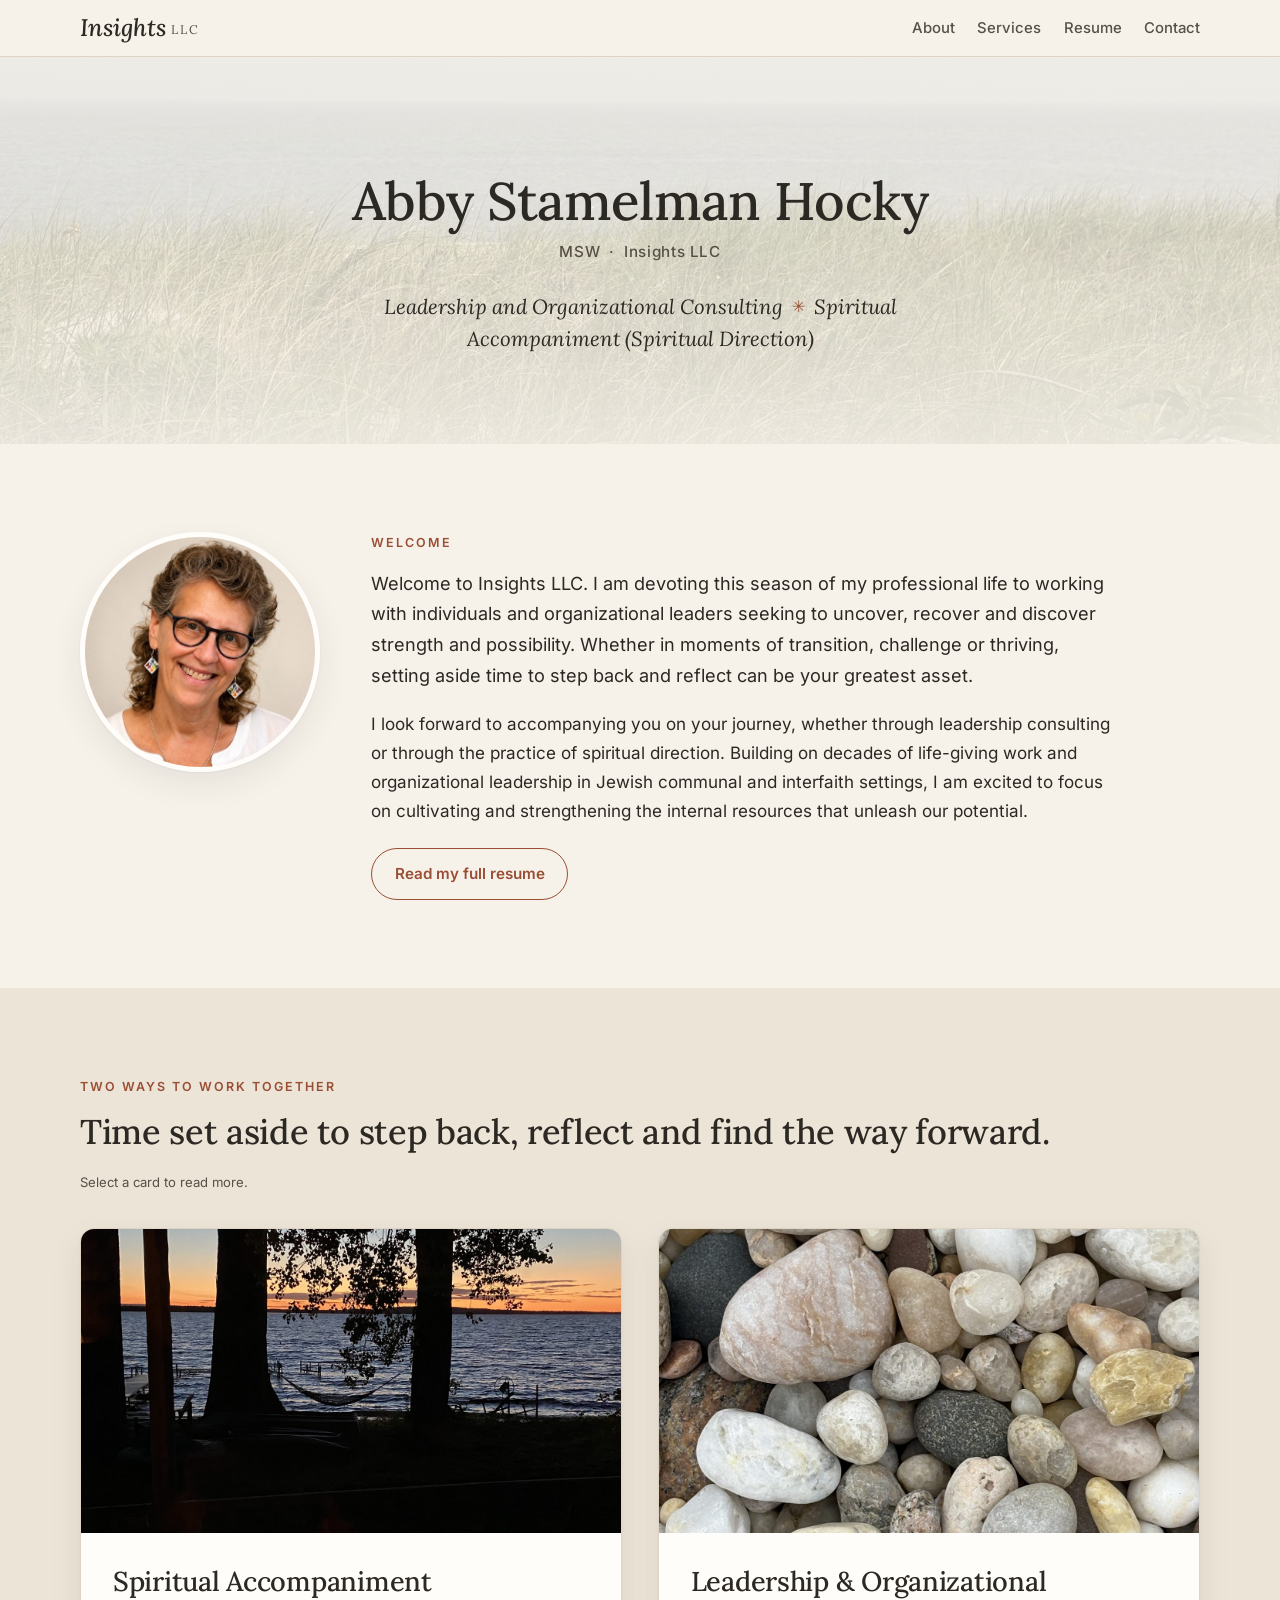
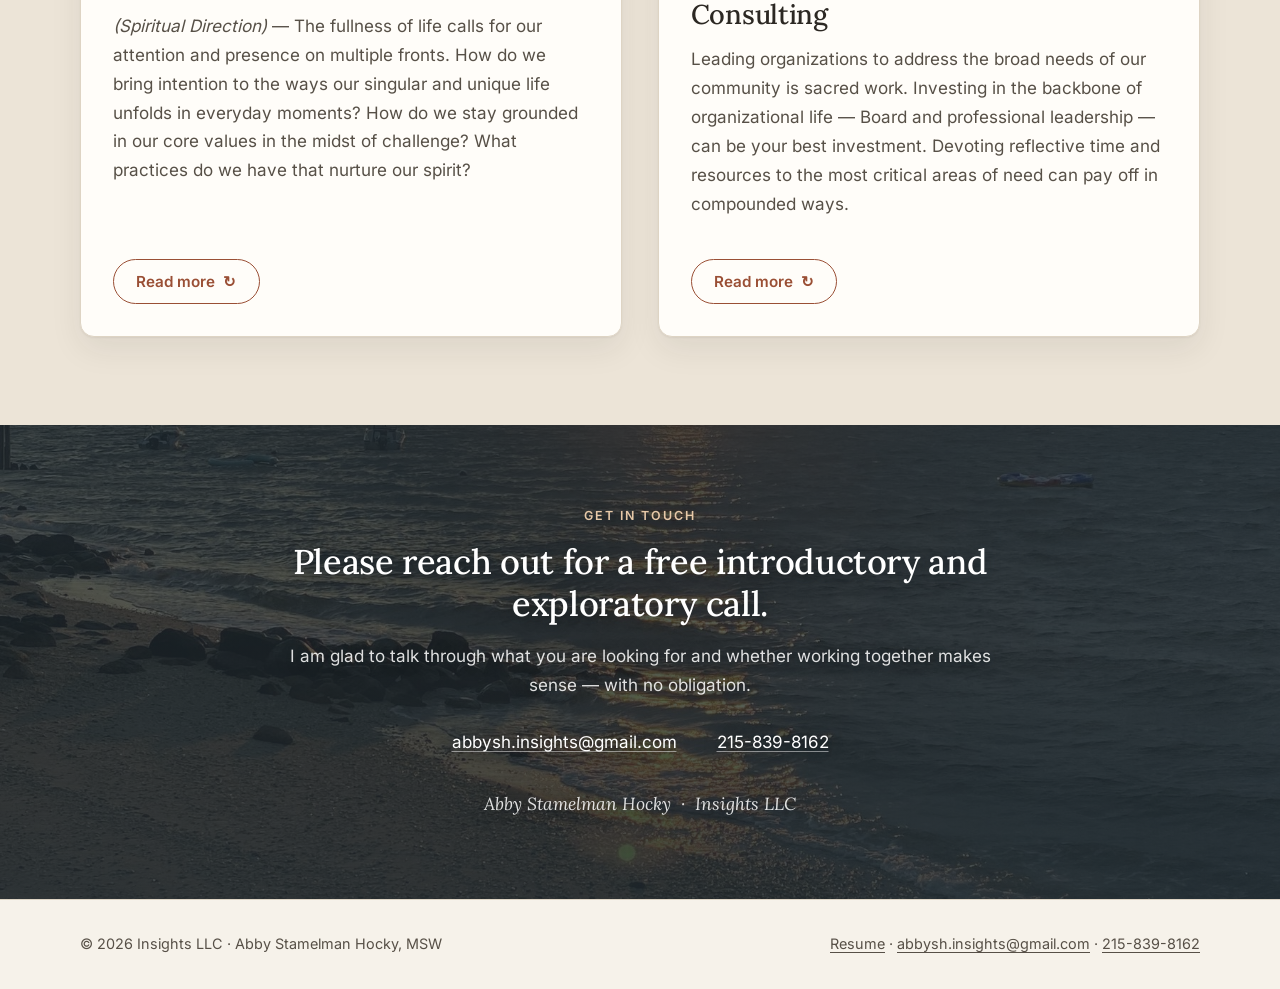
==== index.html @ 0bf019b6 "Insights LLC website: single-page site, resume page and deployment notes" ====
<!DOCTYPE html>
<html lang="en" class="no-js">
<head>
<meta charset="utf-8">
<meta name="viewport" content="width=device-width, initial-scale=1">
<title>Insights LLC — Abby Stamelman Hocky, MSW</title>
<meta name="description" content="Insights LLC — Abby Stamelman Hocky, MSW. Leadership and organizational consulting, and spiritual accompaniment (spiritual direction) for individuals, groups and organizational leaders.">
<meta name="theme-color" content="#f6f2ea">

<!-- Social sharing preview -->
<meta property="og:type" content="website">
<meta property="og:title" content="Insights LLC — Abby Stamelman Hocky, MSW">
<meta property="og:description" content="Leadership and organizational consulting, and spiritual accompaniment (spiritual direction).">
<meta property="og:image" content="images/ocean.jpg">

<link rel="icon" href="favicon.svg" type="image/svg+xml">
<link rel="preload" href="fonts/inter-latin-400-normal.woff2" as="font" type="font/woff2" crossorigin>
<link rel="preload" href="fonts/lora-latin-500-normal.woff2" as="font" type="font/woff2" crossorigin>
<link rel="stylesheet" href="css/fonts.css">
<link rel="stylesheet" href="css/styles.css">
<script>document.documentElement.className = document.documentElement.className.replace('no-js', 'js');</script>
</head>

<body>
<a class="skip-link" href="#main">Skip to content</a>

<!-- ===================== HEADER ===================== -->
<header class="site-header">
  <div class="wrap">
    <a class="wordmark" href="index.html"><em>Insights</em><span>LLC</span></a>
    <nav class="site-nav" aria-label="Main">
      <ul>
        <li><a href="#about">About</a></li>
        <li><a href="#services">Services</a></li>
        <li><a href="resume.html">Resume</a></li>
        <li><a href="#contact">Contact</a></li>
      </ul>
    </nav>
  </div>
</header>

<main id="main">

  <!-- ===================== HERO ===================== -->
  <section class="hero">
    <div class="hero__media">
      <img src="images/ocean.jpg" alt="" width="1800" height="1350">
    </div>
    <div class="wrap hero__inner">
      <h1>Abby Stamelman Hocky</h1>
      <p class="hero__credential">MSW &nbsp;·&nbsp; Insights LLC</p>
      <p class="hero__services">
        <span class="nowrap">Leadership and Organizational Consulting</span><span class="dot" aria-hidden="true">✳</span>Spiritual Accompaniment <span class="nowrap">(Spiritual Direction)</span>
      </p>
    </div>
  </section>

  <!-- ===================== WELCOME ===================== -->
  <section class="section" id="about">
    <div class="wrap welcome__grid">
      <div class="portrait">
        <img src="images/headshot.jpg" alt="Portrait of Abby Stamelman Hocky" width="640" height="480">
      </div>
      <div class="welcome__text">
        <p class="eyebrow">Welcome</p>
        <p class="lead">
          Welcome to Insights LLC. I am devoting this season of my professional life to working with
          individuals and organizational leaders seeking to uncover, recover and discover strength and
          possibility. Whether in moments of transition, challenge or thriving, setting aside time to
          step back and reflect can be your greatest asset.
        </p>
        <p>
          I look forward to accompanying you on your journey, whether through leadership consulting or
          through the practice of spiritual direction. Building on decades of life-giving work and
          organizational leadership in Jewish communal and interfaith settings, I am excited to focus on
          cultivating and strengthening the internal resources that unleash our potential.
        </p>
        <p class="resume-link">
          <a class="btn btn--ghost" href="resume.html">Read my full resume</a>
        </p>
      </div>
    </div>
  </section>

  <!-- ===================== SERVICES (FLIP CARDS) ===================== -->
  <section class="section section--band" id="services">
    <div class="wrap">
      <p class="eyebrow">Two ways to work together</p>
      <h2 class="narrow">Time set aside to step back, reflect and find the way forward.</h2>
      <p class="narrow flip-hint" style="margin-bottom:2.2rem">Select a card to read more.</p>

      <div class="cards">

        <!-- ---------- Card 1: Spiritual Accompaniment ---------- -->
        <article class="card" data-card>
          <div class="card__inner">

            <div class="card__face card__face--front">
              <div class="card__photo">
                <img src="images/lake.jpg" alt="A hammock strung between trees above a lake at dusk" width="1400" height="1050" loading="lazy">
              </div>
              <div class="card__body">
                <h2>Spiritual Accompaniment</h2>
                <p class="card__blurb">
                  <em>(Spiritual Direction)</em> — The fullness of life calls for our attention and presence
                  on multiple fronts. How do we bring intention to the ways our singular and unique life
                  unfolds in everyday moments? How do we stay grounded in our core values in the midst of
                  challenge? What practices do we have that nurture our spirit?
                </p>
                <div class="card__actions">
                  <button class="btn btn--ghost" type="button" data-flip aria-expanded="false">
                    Read more <span aria-hidden="true">↻</span>
                  </button>
                </div>
              </div>
            </div>

            <div class="card__face card__face--back">
              <div class="card__back-scroll">
                <h2>Spiritual Accompaniment</h2>
                <p>
                  Whatever your spiritual or religious expression, your journey has likely taken twists and
                  turns, rich with questions, doubts, and experiences of awe, wonder and mystery. Inviting a
                  practice of Spiritual Accompaniment offers the opportunity for soulful exploration that can
                  awaken new awareness of the resources available in the spiritual dimension of your life.
                </p>
                <p>
                  Spiritual Directors meet about once a month with individuals and/or groups for reflection
                  and conversation that is both sacred and confidential. Sessions can be in person or on a
                  virtual platform.
                </p>

                <h3>It is my privilege to work with people who are&hellip;</h3>
                <ul class="card__list">
                  <li><strong>In interfaith relationships,</strong> who find it valuable to explore what practices or traditions are important to hold onto and what is challenging to let go of;</li>
                  <li><strong>Elders,</strong> with many life stories and relationships to reflect upon, treasure, reconcile and/or heal;</li>
                  <li><strong>In moments of transition or struggle,</strong> seeking to anchor themselves and explore paths to inner strength and resilience;</li>
                  <li><strong>Interested in spiritual accompaniment</strong> for any reason; or</li>
                  <li><strong>Interested in participating in a small group</strong> for spiritual reflection. The monthly or semi-monthly schedule and location will be formed around interested participants.</li>
                </ul>

                <p class="card__note">
                  Fees for hour-long <em>individual sessions</em> or ninety-minute <em>group sessions</em> are
                  offered on a sliding scale. Please reach out for a free introductory and exploratory call.
                </p>

                <p class="card__footnote">
                  I am humbled to be part of this field, one that has roots in ancient and contemporary
                  religious traditions.
                  <a href="https://www.jewishspirituality.org/kol-dodi-spiritual-director-listings" target="_blank" rel="noopener">Read more about the practice of spiritual direction and the IJS training program</a>.
                </p>

                <div class="card__actions">
                  <button class="btn btn--ghost" type="button" data-flip>
                    <span aria-hidden="true">↺</span> Back
                  </button>
                </div>
              </div>
            </div>

          </div>
        </article>

        <!-- ---------- Card 2: Leadership and Organizational Consulting ---------- -->
        <article class="card" data-card>
          <div class="card__inner">

            <div class="card__face card__face--front">
              <div class="card__photo">
                <img src="images/rocks.jpg" alt="Smooth beach stones of many colours resting together" width="1400" height="1867" loading="lazy">
              </div>
              <div class="card__body">
                <h2>Leadership &amp; Organizational Consulting</h2>
                <p class="card__blurb">
                  Leading organizations to address the broad needs of our community is sacred work. Investing
                  in the backbone of organizational life — Board and professional leadership — can be your
                  best investment. Devoting reflective time and resources to the most critical areas of need
                  can pay off in compounded ways.
                </p>
                <div class="card__actions">
                  <button class="btn btn--ghost" type="button" data-flip aria-expanded="false">
                    Read more <span aria-hidden="true">↻</span>
                  </button>
                </div>
              </div>
            </div>

            <div class="card__face card__face--back">
              <div class="card__back-scroll">
                <h2>Leadership &amp; Organizational Consulting</h2>

                <h3>I would love to partner with you to explore strategies for&hellip;</h3>
                <ul class="card__list">
                  <li><strong>Board and leadership development.</strong> Recruiting and fostering strong Board leadership is critical to organizational excellence and integrity. What skills and perspectives are needed to be in tune with your constituents and advance your organization's unique work? What are the characteristics of exceptional Board members who can maintain values-based decision making and mission alignment? Open and honest Board relationships and communication are critical components of organizational management and may need special attention.</li>
                  <li><strong>Building a first-rate professional team.</strong> Personnel is the greatest asset of an organization. Recruiting the right people and investing in your team will assure that you carry out your mission with integrity and vitality. At times consultation on sticky personnel issues is needed.</li>
                  <li><strong>Organizational partnership and collaboration.</strong> Cultivating strong partnerships with shared understanding and a clear division of responsibility can be challenging. Collaborative models can enhance collective impact and make good use of resources, and can require special leadership skills.</li>
                  <li><strong>Expanded revenue streams and expense reduction through resource-sharing.</strong> There is great benefit to assessing your resource development capacity and strategies with a goal of generating mission-aligned ideas for multiple revenue streams. Discovering creative ways to share overhead expenses, especially in hybrid work environments, can free up resources needed to advance your core mission.</li>
                  <li><strong>Engaging community members in vibrant religious and spiritual life.</strong> There could not be a better time for spiritual communities to experiment with new ways to meet the increased desire for community, connection and belonging.</li>
                </ul>

                <p class="card__note">
                  An hourly or project-based fee will be determined once the scope of the consultation is
                  defined. Please reach out for a free introductory and exploratory call.
                </p>

                <div class="card__actions">
                  <button class="btn btn--ghost" type="button" data-flip>
                    <span aria-hidden="true">↺</span> Back
                  </button>
                </div>
              </div>
            </div>

          </div>
        </article>

      </div>
    </div>
  </section>

  <!-- ===================== CONTACT ===================== -->
  <section class="contact" id="contact">
    <div class="contact__media">
      <img src="images/sunset.jpg" alt="" width="1800" height="2400" loading="lazy">
    </div>
    <div class="wrap contact__inner">
      <div class="narrow">
        <p class="eyebrow" style="color:#e7c9a8">Get in touch</p>
        <h2>Please reach out for a free introductory and exploratory call.</h2>
        <p>
          I am glad to talk through what you are looking for and whether working together makes sense —
          with no obligation.
        </p>
        <ul class="contact__details">
          <li><a href="mailto:abbysh.insights@gmail.com">abbysh.insights@gmail.com</a></li>
          <li><a href="tel:+12158398162">215-839-8162</a></li>
        </ul>
        <p class="contact__signoff">Abby Stamelman Hocky &nbsp;·&nbsp; Insights LLC</p>
      </div>
    </div>
  </section>

</main>

<!-- ===================== FOOTER ===================== -->
<footer class="site-footer">
  <div class="wrap">
    <p style="margin:0">&copy; <span id="year">2026</span> Insights LLC · Abby Stamelman Hocky, MSW</p>
    <p style="margin:0"><a href="resume.html">Resume</a> · <a href="mailto:abbysh.insights@gmail.com">abbysh.insights@gmail.com</a> · <a href="tel:+12158398162">215-839-8162</a></p>
  </div>
</footer>

<script src="js/main.js"></script>
</body>
</html>
---- css/fonts.css ----
/* ==========================================================================
   Web fonts, stored with the site so there is nothing to load from elsewhere.
   Lora (serif) for headings, Inter (sans) for body text.
   Both are open-source SIL Open Font License typefaces.
   ========================================================================== */

@font-face {
  font-family: "Inter"; font-style: normal; font-weight: 400; font-display: swap;
  src: url("../fonts/inter-latin-400-normal.woff2") format("woff2");
}
@font-face {
  font-family: "Inter"; font-style: normal; font-weight: 500; font-display: swap;
  src: url("../fonts/inter-latin-500-normal.woff2") format("woff2");
}
@font-face {
  font-family: "Inter"; font-style: normal; font-weight: 600; font-display: swap;
  src: url("../fonts/inter-latin-600-normal.woff2") format("woff2");
}
@font-face {
  font-family: "Inter"; font-style: normal; font-weight: 700; font-display: swap;
  src: url("../fonts/inter-latin-700-normal.woff2") format("woff2");
}

@font-face {
  font-family: "Lora"; font-style: normal; font-weight: 400; font-display: swap;
  src: url("../fonts/lora-latin-400-normal.woff2") format("woff2");
}
@font-face {
  font-family: "Lora"; font-style: normal; font-weight: 500; font-display: swap;
  src: url("../fonts/lora-latin-500-normal.woff2") format("woff2");
}
@font-face {
  font-family: "Lora"; font-style: italic; font-weight: 400; font-display: swap;
  src: url("../fonts/lora-latin-400-italic.woff2") format("woff2");
}
@font-face {
  font-family: "Lora"; font-style: italic; font-weight: 500; font-display: swap;
  src: url("../fonts/lora-latin-500-italic.woff2") format("woff2");
}
---- css/styles.css ----
/* ==========================================================================
   Insights LLC — stylesheet
   Palette: warm stone & sand
   Sections are labelled so they are easy to find when editing.
   ========================================================================== */

/* --- 1. Design tokens (change a colour here and it changes everywhere) --- */
:root {
  --sand:      #f6f2ea;   /* page background            */
  --sand-deep: #ece4d7;   /* alternating section band   */
  --paper:     #fffdf9;   /* cards and panels           */
  --ink:       #2c2823;   /* body text                  */
  --ink-soft:  #575047;   /* secondary text             */
  --clay:      #9a4f35;   /* accent: links, rules       */
  --clay-deep: #7d3f2a;   /* accent on hover            */
  --slate:     #33454f;   /* deep band background       */
  --line:      #ded4c4;   /* hairlines                  */

  --serif: "Lora", Georgia, "Times New Roman", serif;
  --sans:  "Inter", -apple-system, BlinkMacSystemFont, "Segoe UI", Roboto, Helvetica, Arial, sans-serif;

  --measure: 68ch;        /* comfortable reading width  */
  --radius: 14px;
  --shadow: 0 1px 2px rgba(44, 40, 35, .06), 0 12px 32px rgba(44, 40, 35, .08);
  --shadow-lift: 0 2px 6px rgba(44, 40, 35, .08), 0 22px 48px rgba(44, 40, 35, .14);
}

/* --- 2. Base ------------------------------------------------------------- */
*, *::before, *::after { box-sizing: border-box; }

html { scroll-behavior: smooth; }
@media (prefers-reduced-motion: reduce) { html { scroll-behavior: auto; } }

body {
  margin: 0;
  background: var(--sand);
  color: var(--ink);
  font-family: var(--sans);
  font-size: 1.0625rem;
  line-height: 1.7;
  -webkit-font-smoothing: antialiased;
  text-rendering: optimizeLegibility;
}

img { max-width: 100%; display: block; }

a {
  color: var(--clay);
  text-underline-offset: .18em;
  text-decoration-thickness: .06em;
}
a:hover { color: var(--clay-deep); }

h1, h2, h3, h4 {
  font-family: var(--serif);
  font-weight: 500;
  line-height: 1.22;
  letter-spacing: -0.01em;
  color: var(--ink);
  margin: 0 0 .5em;
}
h1 { font-size: clamp(2.1rem, 5.2vw, 3.3rem); }
h2 { font-size: clamp(1.6rem, 3.4vw, 2.15rem); }
h3 { font-size: clamp(1.15rem, 2.2vw, 1.35rem); }
p  { margin: 0 0 1.1em; }
p:last-child { margin-bottom: 0; }

:focus-visible {
  outline: 3px solid var(--clay);
  outline-offset: 3px;
  border-radius: 4px;
}

.wrap { width: min(1120px, 100% - 2.5rem); margin-inline: auto; }
.narrow { max-width: var(--measure); }

.skip-link {
  position: absolute; left: -9999px; top: 0;
  background: var(--slate); color: #fff; padding: .7rem 1.1rem; z-index: 100;
  border-radius: 0 0 var(--radius) 0;
}
.skip-link:focus { left: 0; }

.eyebrow {
  font-family: var(--sans);
  font-size: .78rem;
  font-weight: 600;
  letter-spacing: .16em;
  text-transform: uppercase;
  color: var(--clay);
  margin: 0 0 .9rem;
}

/* --- 3. Wordmark & site header ------------------------------------------ */
.wordmark {
  font-family: var(--serif);
  font-size: 1.5rem;
  line-height: 1;
  color: var(--ink);
  text-decoration: none;
  white-space: nowrap;
}
.wordmark em { font-style: italic; font-weight: 500; }
.wordmark span {
  font-style: normal;
  font-size: .52em;
  letter-spacing: .16em;
  text-transform: uppercase;
  color: var(--ink-soft);
  margin-left: .38em;
  vertical-align: .18em;
}

.site-header {
  position: sticky; top: 0; z-index: 50;
  background: rgba(246, 242, 234, .92);
  backdrop-filter: blur(10px);
  border-bottom: 1px solid var(--line);
}
.site-header .wrap {
  display: flex; align-items: center; justify-content: space-between;
  gap: 1rem; padding: .85rem 0;
  flex-wrap: wrap;
}
.site-nav ul {
  display: flex; flex-wrap: wrap; gap: .35rem 1.4rem;
  list-style: none; margin: 0; padding: 0;
}
.site-nav a {
  font-size: .93rem; font-weight: 500; color: var(--ink-soft);
  text-decoration: none; padding: .2rem 0;
  border-bottom: 1.5px solid transparent;
}
.site-nav a:hover, .site-nav a[aria-current="page"] {
  color: var(--clay); border-bottom-color: var(--clay);
}

/* --- 4. Hero ------------------------------------------------------------- */
.hero { position: relative; background: var(--sand-deep); }
.hero__media { position: absolute; inset: 0; overflow: hidden; }
.hero__media img { width: 100%; height: 100%; object-fit: cover; object-position: center 62%; }
.hero__media::after {
  content: ""; position: absolute; inset: 0;
  background: linear-gradient(180deg, rgba(246,242,234,.86) 0%, rgba(246,242,234,.72) 45%, rgba(246,242,234,.92) 100%);
}
.hero__inner {
  position: relative;
  padding: clamp(3.5rem, 9vw, 7rem) 0 clamp(3rem, 7vw, 5.5rem);
  text-align: center;
}
.hero h1 { margin-bottom: .35rem; }
.hero h1 em { font-style: italic; }
.hero__credential {
  font-family: var(--sans); font-size: .95rem; font-weight: 500;
  letter-spacing: .04em; color: var(--ink-soft); margin: 0 0 1.6rem;
}
.hero__services {
  font-family: var(--serif); font-size: clamp(1.02rem, 2.1vw, 1.28rem);
  font-style: italic; color: var(--ink);
  margin: 0 auto; max-width: 46ch; line-height: 1.6;
}
.hero__services .dot {
  color: var(--clay); font-style: normal;
  margin: 0 .55em; font-size: .8em; vertical-align: .1em;
}
.hero__services .nowrap { white-space: nowrap; }

/* --- 5. Buttons ---------------------------------------------------------- */
.btn {
  display: inline-flex; align-items: center; gap: .5rem;
  font-family: var(--sans); font-size: .95rem; font-weight: 600;
  padding: .74rem 1.4rem; border-radius: 999px;
  border: 1.5px solid var(--clay); background: var(--clay); color: #fff;
  text-decoration: none; cursor: pointer;
  transition: background .2s ease, border-color .2s ease, transform .2s ease;
}
.btn:hover { background: var(--clay-deep); border-color: var(--clay-deep); color: #fff; transform: translateY(-1px); }
.btn--ghost { background: transparent; color: var(--clay); }
.btn--ghost:hover { background: var(--clay); color: #fff; }
.btn--light { background: transparent; border-color: rgba(255,255,255,.55); color: #fff; }
.btn--light:hover { background: #fff; border-color: #fff; color: var(--slate); }

/* --- 6. Sections --------------------------------------------------------- */
.section { padding: clamp(3.2rem, 7vw, 5.5rem) 0; }
.section--band { background: var(--sand-deep); }

/* Welcome: portrait + text */
.welcome__grid {
  display: grid; gap: clamp(1.8rem, 4vw, 3.2rem);
  grid-template-columns: minmax(0, 240px) minmax(0, 1fr);
  align-items: start;
}
.portrait {
  border-radius: 50%; overflow: hidden; aspect-ratio: 1;
  box-shadow: var(--shadow); border: 5px solid var(--paper);
}
.portrait img { width: 100%; height: 100%; object-fit: cover; object-position: center 30%; }
.welcome__text { max-width: var(--measure); }
.welcome__text .lead { font-size: 1.13rem; }
.resume-link { margin-top: 1.4rem; }

/* --- 7. Flip cards ------------------------------------------------------- */
.cards {
  display: grid; gap: clamp(1.4rem, 3vw, 2.2rem);
  grid-template-columns: repeat(2, minmax(0, 1fr));
  align-items: start;
}
.card { perspective: 2200px; transition: height .55s cubic-bezier(.22,.61,.36,1); }
.card__inner {
  position: relative; height: 100%;
  transform-style: preserve-3d;
  transition: transform .8s cubic-bezier(.22,.61,.36,1);
}
.card.is-flipped .card__inner { transform: rotateY(180deg); }
.card__face {
  position: absolute; top: 0; left: 0; width: 100%;
  backface-visibility: hidden; -webkit-backface-visibility: hidden;
  background: var(--paper);
  border: 1px solid var(--line);
  border-radius: var(--radius);
  box-shadow: var(--shadow);
  overflow: hidden;
  display: flex; flex-direction: column;
}
.card__face--back { transform: rotateY(180deg); }
.card:hover .card__face--front { box-shadow: var(--shadow-lift); }

.card__photo { background: var(--sand-deep); overflow: hidden; }
.card__photo img { width: 100%; height: auto; aspect-ratio: 16 / 9; object-fit: cover; }
.card__body { padding: clamp(1.5rem, 2.6vw, 2rem); display: flex; flex-direction: column; flex: 1; }
.card__body > *:last-child { margin-bottom: 0; }
.card h2 { font-size: clamp(1.35rem, 2.6vw, 1.7rem); }
.card__blurb { color: var(--ink-soft); }
.card__actions { margin-top: auto; padding-top: 1.4rem; }

.card__back-scroll { padding: clamp(1.5rem, 2.6vw, 2rem); }
.card__back-scroll > *:first-child { margin-top: 0; }
.card h3 {
  font-family: var(--sans); font-size: .95rem; font-weight: 700;
  letter-spacing: .01em; margin: 1.8rem 0 .8rem;
}
.card__list { list-style: none; margin: 0 0 1.4rem; padding: 0; }
.card__list li {
  position: relative; padding-left: 1.1rem; margin-bottom: .95rem;
  font-size: 1rem;
}
.card__list li::before {
  content: ""; position: absolute; left: 0; top: .62em;
  width: 5px; height: 5px; border-radius: 50%; background: var(--clay);
}
.card__list strong { color: var(--ink); }
.card__note {
  border-left: 3px solid var(--clay);
  padding: .1rem 0 .1rem 1rem;
  margin: 1.4rem 0;
  font-size: .98rem;
}
.card__footnote { font-size: .9rem; color: var(--ink-soft); margin-top: 1.4rem; }
.flip-hint { font-size: .82rem; color: var(--ink-soft); }

/* --- 8. Contact band ----------------------------------------------------- */
.contact { position: relative; color: #fff; background: var(--slate); overflow: hidden; }
.contact__media { position: absolute; inset: 0; }
.contact__media img { width: 100%; height: 100%; object-fit: cover; object-position: center 55%; }
.contact__media::after {
  content: ""; position: absolute; inset: 0;
  background: linear-gradient(180deg, rgba(30,42,49,.8) 0%, rgba(30,42,49,.72) 45%, rgba(30,42,49,.84) 100%);
}
.contact__inner {
  position: relative; padding: clamp(3.2rem, 7vw, 5rem) 0; text-align: center;
  text-shadow: 0 1px 14px rgba(18, 26, 31, .5);
}
.contact h2 { color: #fff; }
.contact p { color: rgba(255,255,255,.86); }
.contact .narrow { margin-inline: auto; }
.contact__details {
  display: flex; flex-wrap: wrap; justify-content: center; gap: .6rem 2.5rem;
  margin: 1.8rem 0 0; padding: 0; list-style: none;
  font-size: 1.06rem;
}
.contact__details a { color: #fff; text-decoration-color: rgba(255,255,255,.5); }
.contact__details a:hover { color: #fff; text-decoration-color: #fff; }
.contact__signoff {
  font-family: var(--serif); font-style: italic; font-size: 1.1rem;
  color: rgba(255,255,255,.92); margin-top: 2rem;
}

/* --- 9. Footer ----------------------------------------------------------- */
.site-footer {
  background: var(--sand); border-top: 1px solid var(--line);
  padding: 2rem 0; font-size: .9rem; color: var(--ink-soft);
}
.site-footer .wrap {
  display: flex; flex-wrap: wrap; gap: .6rem 1.5rem;
  align-items: center; justify-content: space-between;
}
.site-footer a { color: var(--ink-soft); }

/* --- 10. Resume page ----------------------------------------------------- */
.page-head { position: relative; background: var(--sand-deep); overflow: hidden; }
.page-head__media { position: absolute; inset: 0; }
.page-head__media img { width: 100%; height: 100%; object-fit: cover; }
.page-head__media::after {
  content: ""; position: absolute; inset: 0;
  background: linear-gradient(180deg, rgba(246,242,234,.93), rgba(246,242,234,.86));
}
.page-head__inner { position: relative; padding: clamp(2.6rem, 6vw, 4.2rem) 0; }
.page-head h1 { margin-bottom: .3rem; }
.page-head__contact {
  display: flex; flex-wrap: wrap; gap: .3rem 1.6rem;
  list-style: none; margin: 1rem 0 0; padding: 0;
  font-size: .96rem; color: var(--ink-soft);
}

.resume { padding: clamp(2.5rem, 6vw, 4rem) 0 1rem; }
.resume__summary {
  max-width: var(--measure); font-size: 1.1rem;
  padding-bottom: clamp(1.6rem, 4vw, 2.4rem);
  border-bottom: 1px solid var(--line);
}
.resume__section { padding: clamp(1.8rem, 4vw, 2.6rem) 0; border-bottom: 1px solid var(--line); }
.resume__section:last-of-type { border-bottom: 0; }
.resume__grid {
  display: grid; gap: .6rem clamp(1.5rem, 4vw, 3rem);
  grid-template-columns: minmax(0, 230px) minmax(0, 1fr);
  align-items: start;
}
.resume__grid h2 { position: sticky; top: 5rem; font-size: clamp(1.3rem, 2.6vw, 1.6rem); margin: 0; }
.entry { margin-bottom: 1.9rem; max-width: var(--measure); }
.entry:last-child { margin-bottom: 0; }
.entry__title { font-family: var(--sans); font-size: 1.02rem; font-weight: 700; margin: 0 0 .15rem; }
.entry__meta { font-size: .92rem; color: var(--ink-soft); margin: 0 0 .5rem; }
.entry ul { list-style: none; margin: .4rem 0 0; padding: 0; }
.entry ul li {
  position: relative; padding-left: 1rem; margin-bottom: .3rem;
  font-size: .98rem; color: var(--ink-soft);
}
.entry ul li::before {
  content: ""; position: absolute; left: 0; top: .68em;
  width: 4px; height: 4px; border-radius: 50%; background: var(--clay);
}
.plain-list { list-style: none; margin: 0; padding: 0; max-width: var(--measure); }
.plain-list li { margin-bottom: 1.1rem; }
.plain-list li:last-child { margin-bottom: 0; }
.plain-list .entry__meta { margin-bottom: 0; }
.back-link { padding: 0 0 clamp(2.5rem, 6vw, 4rem); }

/* --- 11. Responsive ------------------------------------------------------ */
@media (max-width: 860px) {
  .cards { grid-template-columns: 1fr; }
  .welcome__grid { grid-template-columns: 1fr; justify-items: center; text-align: left; }
  .portrait { width: min(210px, 60vw); }
  .resume__grid { grid-template-columns: 1fr; }
  .resume__grid h2 { position: static; margin-bottom: .8rem; }
  .site-header .wrap { padding: .7rem 0; }
  .hero__inner { text-align: left; }
  .hero__services { justify-content: flex-start; margin-inline: 0; }
  .contact__inner { text-align: left; }
  .contact .narrow { margin-inline: 0; }
  .contact__details { justify-content: flex-start; }
}

@media (max-width: 560px) {
  body { font-size: 1rem; }
  .wrap { width: min(1120px, 100% - 2rem); }
  .site-nav ul { gap: .2rem 1rem; }
  .site-nav a { font-size: .87rem; }
  .contact__details { flex-direction: column; gap: .4rem; }
}

/* --- 12. Motion & no-JS fallbacks --------------------------------------- */
@media (prefers-reduced-motion: reduce) {
  .card, .card__inner, .btn { transition: none !important; }
}

/* If JavaScript is unavailable the cards simply show all their content. */
.no-js .card { height: auto !important; perspective: none; }
.no-js .card__inner { transform: none !important; }
.no-js .card__face {
  position: static; transform: none !important;
  backface-visibility: visible; -webkit-backface-visibility: visible;
}
.no-js .card__face--back { margin-top: -1px; border-top: 0; border-radius: 0 0 var(--radius) var(--radius); }
.no-js .card__face--front { border-radius: var(--radius) var(--radius) 0 0; }
.no-js .card__actions, .no-js .flip-hint { display: none; }

/* --- 13. Print (resume) -------------------------------------------------- */
@media print {
  .site-header, .site-footer, .back-link, .page-head__media, .btn { display: none !important; }
  body { background: #fff; font-size: 11pt; line-height: 1.45; }
  .resume__section { break-inside: avoid; padding: .6rem 0; }
  .page-head__inner, .resume { padding: 0 0 .6rem; }
  a { color: var(--ink); text-decoration: none; }
}

/* Front of a card is clickable when JavaScript is available. */
.js .card__face--front { cursor: pointer; }
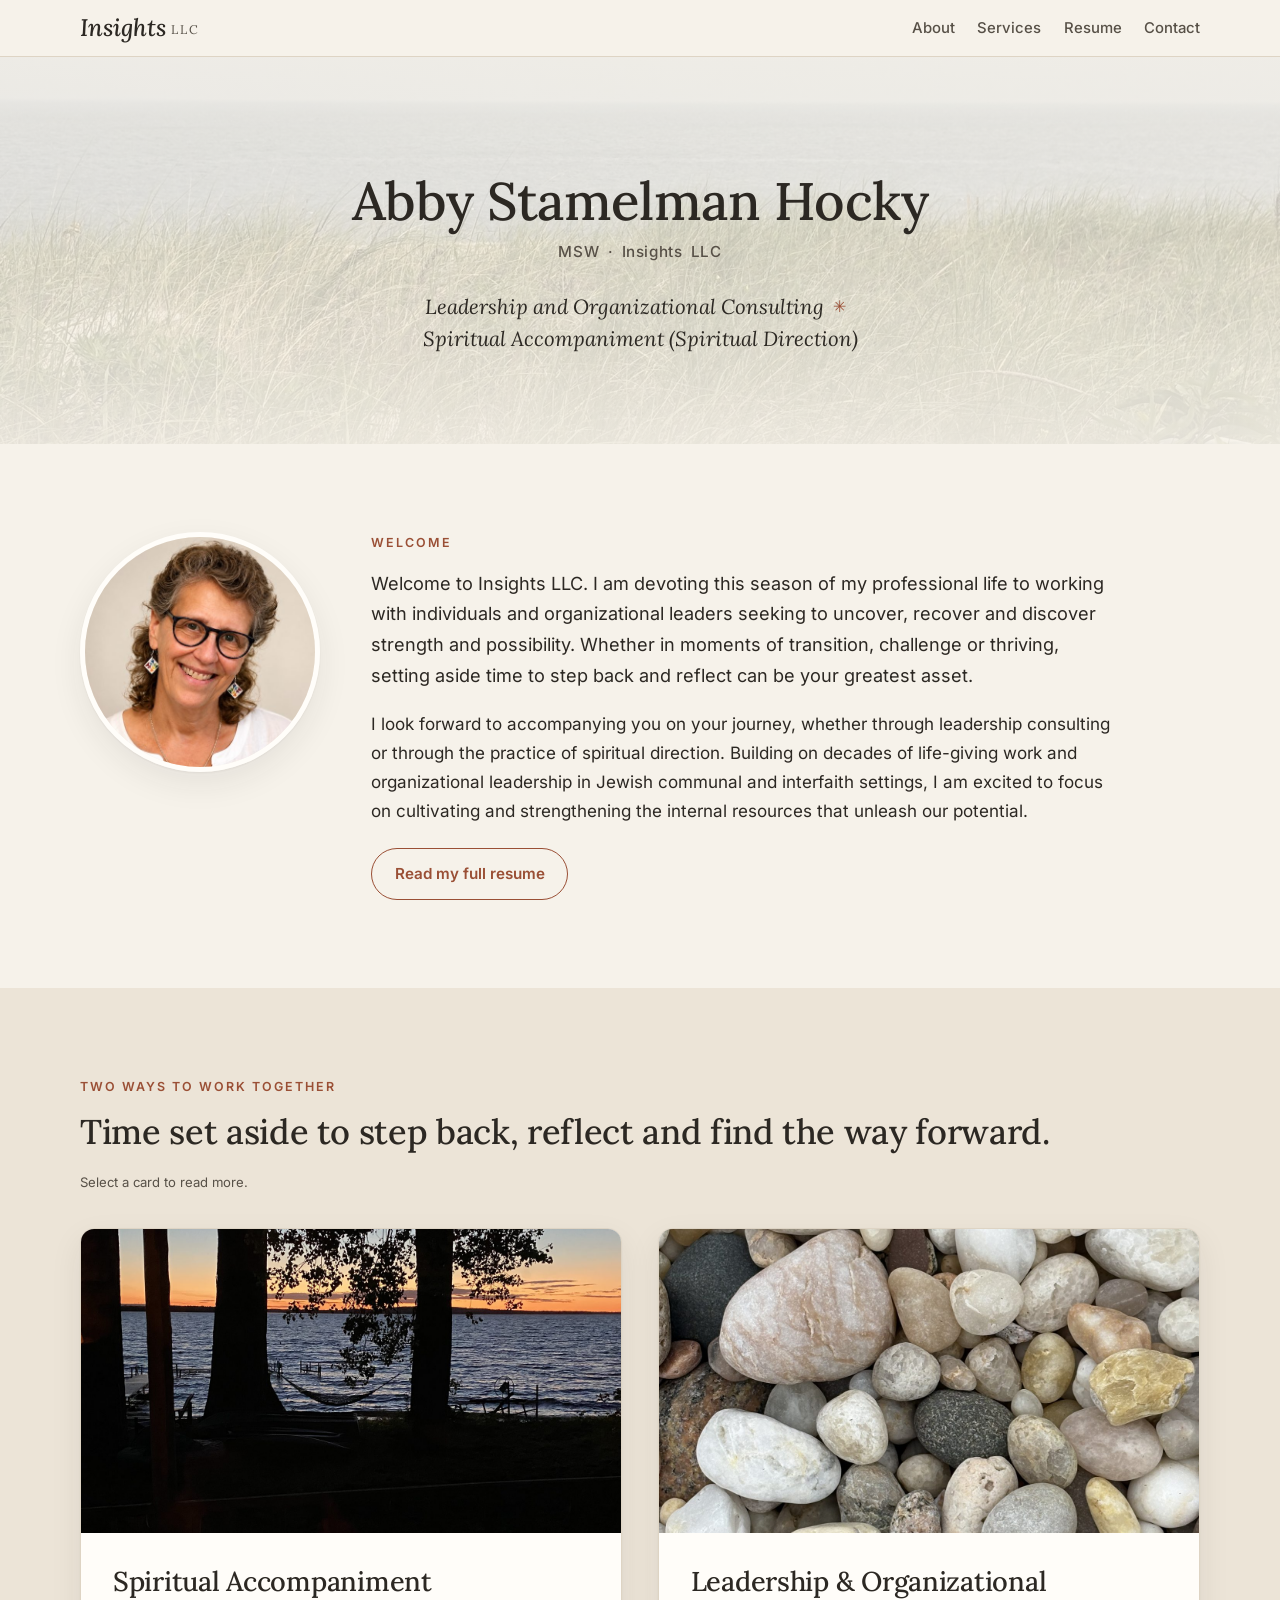
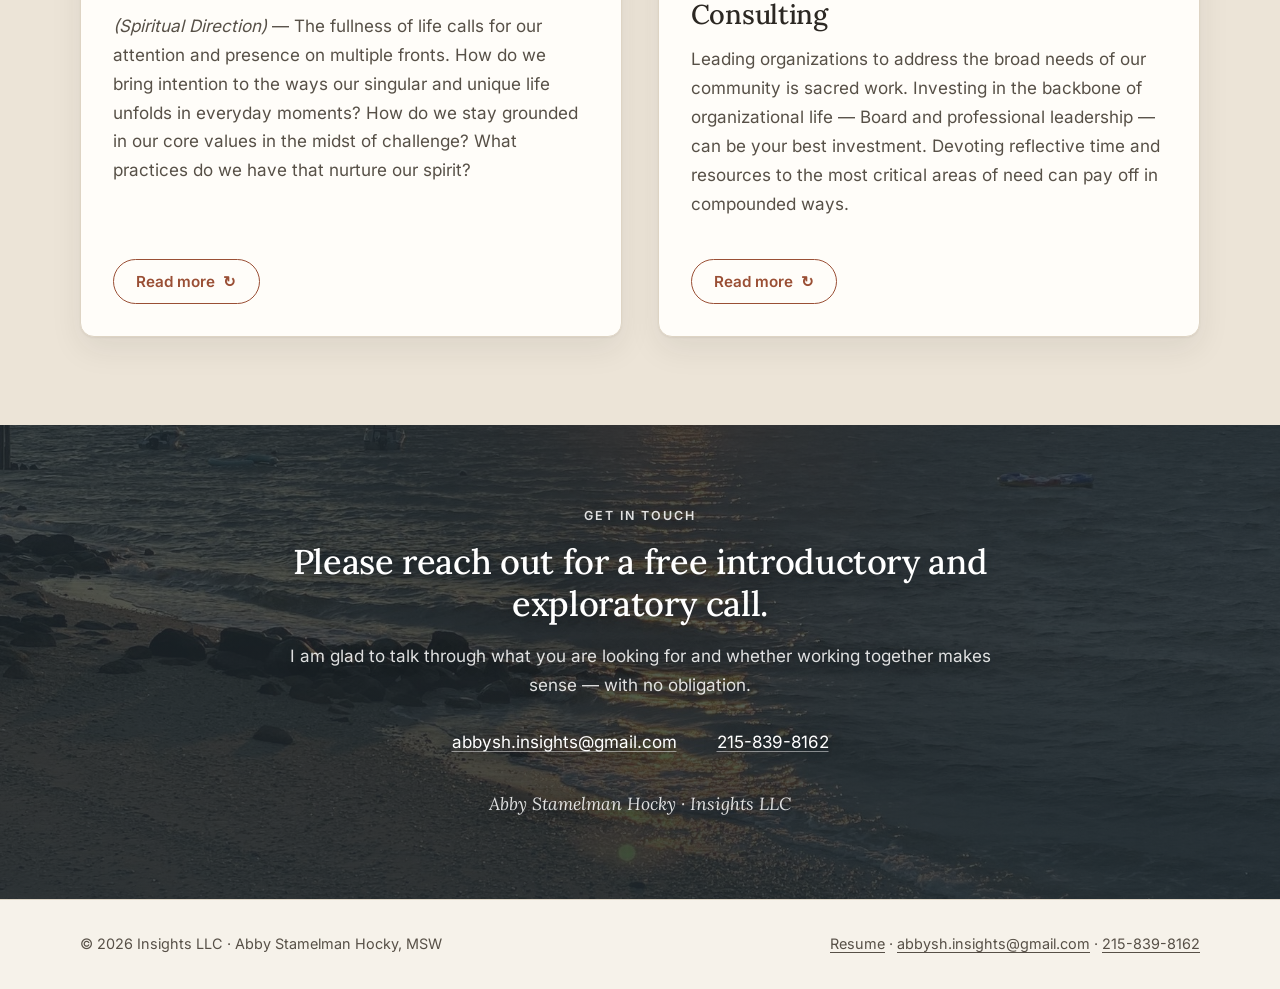
==== commit 82a9d138: "Build the main page from content.md The words on the main page now live in content.md; build.py drop" ====
--- a/index.html
+++ b/index.html
@@ -1,4 +1,9 @@
 <!DOCTYPE html>
+<!--
+  GENERATED FILE — do not edit.
+  This page is built from content.md and _template.html by build.py.
+  Edit content.md and run:  python3 build.py
+-->
 <html lang="en" class="no-js">
 <head>
 <meta charset="utf-8">
@@ -10,7 +15,7 @@
 <!-- Social sharing preview -->
 <meta property="og:type" content="website">
 <meta property="og:title" content="Insights LLC — Abby Stamelman Hocky, MSW">
-<meta property="og:description" content="Leadership and organizational consulting, and spiritual accompaniment (spiritual direction).">
+<meta property="og:description" content="Insights LLC — Abby Stamelman Hocky, MSW. Leadership and organizational consulting, and spiritual accompaniment (spiritual direction) for individuals, groups and organizational leaders.">
 <meta property="og:image" content="images/ocean.jpg">
 
 <link rel="icon" href="favicon.svg" type="image/svg+xml">
@@ -44,13 +49,13 @@
   <!-- ===================== HERO ===================== -->
   <section class="hero">
     <div class="hero__media">
-      <img src="images/ocean.jpg" alt="" width="1800" height="1350">
+      <img src="images/ocean.jpg" alt="">
     </div>
     <div class="wrap hero__inner">
       <h1>Abby Stamelman Hocky</h1>
-      <p class="hero__credential">MSW &nbsp;·&nbsp; Insights LLC</p>
+      <p class="hero__credential">MSW · Insights LLC</p>
       <p class="hero__services">
-        <span class="nowrap">Leadership and Organizational Consulting</span><span class="dot" aria-hidden="true">✳</span>Spiritual Accompaniment <span class="nowrap">(Spiritual Direction)</span>
+        <span class="line">Leadership and Organizational Consulting</span><span class="dot" aria-hidden="true">✳</span><span class="line">Spiritual Accompaniment (Spiritual Direction)</span>
       </p>
     </div>
   </section>
@@ -59,22 +64,14 @@
   <section class="section" id="about">
     <div class="wrap welcome__grid">
       <div class="portrait">
-        <img src="images/headshot.jpg" alt="Portrait of Abby Stamelman Hocky" width="640" height="480">
+        <img src="images/headshot.jpg" alt="Portrait of Abby Stamelman Hocky">
       </div>
       <div class="welcome__text">
         <p class="eyebrow">Welcome</p>
-        <p class="lead">
-          Welcome to Insights LLC. I am devoting this season of my professional life to working with
-          individuals and organizational leaders seeking to uncover, recover and discover strength and
-          possibility. Whether in moments of transition, challenge or thriving, setting aside time to
-          step back and reflect can be your greatest asset.
-        </p>
-        <p>
-          I look forward to accompanying you on your journey, whether through leadership consulting or
-          through the practice of spiritual direction. Building on decades of life-giving work and
-          organizational leadership in Jewish communal and interfaith settings, I am excited to focus on
-          cultivating and strengthening the internal resources that unleash our potential.
-        </p>
+        <div class="prose">
+          <p>Welcome to Insights LLC. I am devoting this season of my professional life to working with individuals and organizational leaders seeking to uncover, recover and discover strength and possibility. Whether in moments of transition, challenge or thriving, setting aside time to step back and reflect can be your greatest asset.</p>
+          <p>I look forward to accompanying you on your journey, whether through leadership consulting or through the practice of spiritual direction. Building on decades of life-giving work and organizational leadership in Jewish communal and interfaith settings, I am excited to focus on cultivating and strengthening the internal resources that unleash our potential.</p>
+        </div>
         <p class="resume-link">
           <a class="btn btn--ghost" href="resume.html">Read my full resume</a>
         </p>
@@ -87,26 +84,23 @@
     <div class="wrap">
       <p class="eyebrow">Two ways to work together</p>
       <h2 class="narrow">Time set aside to step back, reflect and find the way forward.</h2>
-      <p class="narrow flip-hint" style="margin-bottom:2.2rem">Select a card to read more.</p>
+      <p class="narrow flip-hint">Select a card to read more.</p>
 
       <div class="cards">
 
-        <!-- ---------- Card 1: Spiritual Accompaniment ---------- -->
+        <!-- ---------- Card one ---------- -->
         <article class="card" data-card>
           <div class="card__inner">
 
             <div class="card__face card__face--front">
               <div class="card__photo">
-                <img src="images/lake.jpg" alt="A hammock strung between trees above a lake at dusk" width="1400" height="1050" loading="lazy">
+                <img src="images/lake.jpg" alt="A hammock strung between trees above a lake at dusk" loading="lazy">
               </div>
               <div class="card__body">
                 <h2>Spiritual Accompaniment</h2>
-                <p class="card__blurb">
-                  <em>(Spiritual Direction)</em> — The fullness of life calls for our attention and presence
-                  on multiple fronts. How do we bring intention to the ways our singular and unique life
-                  unfolds in everyday moments? How do we stay grounded in our core values in the midst of
-                  challenge? What practices do we have that nurture our spirit?
-                </p>
+                <div class="prose">
+                <p><em>(Spiritual Direction)</em> — The fullness of life calls for our attention and presence on multiple fronts. How do we bring intention to the ways our singular and unique life unfolds in everyday moments? How do we stay grounded in our core values in the midst of challenge? What practices do we have that nurture our spirit?</p>
+                </div>
                 <div class="card__actions">
                   <button class="btn btn--ghost" type="button" data-flip aria-expanded="false">
                     Read more <span aria-hidden="true">↻</span>
@@ -118,38 +112,23 @@
             <div class="card__face card__face--back">
               <div class="card__back-scroll">
                 <h2>Spiritual Accompaniment</h2>
-                <p>
-                  Whatever your spiritual or religious expression, your journey has likely taken twists and
-                  turns, rich with questions, doubts, and experiences of awe, wonder and mystery. Inviting a
-                  practice of Spiritual Accompaniment offers the opportunity for soulful exploration that can
-                  awaken new awareness of the resources available in the spiritual dimension of your life.
-                </p>
-                <p>
-                  Spiritual Directors meet about once a month with individuals and/or groups for reflection
-                  and conversation that is both sacred and confidential. Sessions can be in person or on a
-                  virtual platform.
-                </p>
-
-                <h3>It is my privilege to work with people who are&hellip;</h3>
-                <ul class="card__list">
-                  <li><strong>In interfaith relationships,</strong> who find it valuable to explore what practices or traditions are important to hold onto and what is challenging to let go of;</li>
-                  <li><strong>Elders,</strong> with many life stories and relationships to reflect upon, treasure, reconcile and/or heal;</li>
-                  <li><strong>In moments of transition or struggle,</strong> seeking to anchor themselves and explore paths to inner strength and resilience;</li>
-                  <li><strong>Interested in spiritual accompaniment</strong> for any reason; or</li>
-                  <li><strong>Interested in participating in a small group</strong> for spiritual reflection. The monthly or semi-monthly schedule and location will be formed around interested participants.</li>
+                <div class="prose">
+                <p>Whatever your spiritual or religious expression, your journey has likely taken twists and turns, rich with questions, doubts, and experiences of awe, wonder and mystery. Inviting a practice of Spiritual Accompaniment offers the opportunity for soulful exploration that can awaken new awareness of the resources available in the spiritual dimension of your life.</p>
+                <p>Spiritual Directors meet about once a month with individuals and/or groups for reflection and conversation that is both sacred and confidential. Sessions can be in person or on a virtual platform.</p>
+                <h3>It is my privilege to work with people who are…</h3>
+                <ul>
+                <li><strong>In interfaith relationships,</strong> who find it valuable to explore what practices or traditions are important to hold onto and what is challenging to let go of;</li>
+                <li><strong>Elders,</strong> with many life stories and relationships to reflect upon, treasure, reconcile and/or heal;</li>
+                <li><strong>In moments of transition or struggle,</strong> seeking to anchor themselves and explore paths to inner strength and resilience;</li>
+                <li><strong>Interested in spiritual accompaniment</strong> for any reason; or</li>
+                <li><strong>Interested in participating in a small group</strong> for spiritual reflection. The monthly or semi-monthly schedule and location will be formed around interested participants.</li>
                 </ul>
-
-                <p class="card__note">
-                  Fees for hour-long <em>individual sessions</em> or ninety-minute <em>group sessions</em> are
-                  offered on a sliding scale. Please reach out for a free introductory and exploratory call.
-                </p>
-
-                <p class="card__footnote">
-                  I am humbled to be part of this field, one that has roots in ancient and contemporary
-                  religious traditions.
-                  <a href="https://www.jewishspirituality.org/kol-dodi-spiritual-director-listings" target="_blank" rel="noopener">Read more about the practice of spiritual direction and the IJS training program</a>.
-                </p>
-
+                <blockquote>
+                <p>Fees for hour-long <em>individual sessions</em> or ninety-minute <em>group sessions</em> are offered on a sliding scale. Please reach out for a free introductory and exploratory call.</p>
+                </blockquote>
+                <hr />
+                <p>I am humbled to be part of this field, one that has roots in ancient and contemporary religious traditions. <a href="https://www.jewishspirituality.org/kol-dodi-spiritual-director-listings">Read more about the practice of spiritual direction and the IJS training program</a>.</p>
+                </div>
                 <div class="card__actions">
                   <button class="btn btn--ghost" type="button" data-flip>
                     <span aria-hidden="true">↺</span> Back
@@ -161,22 +140,19 @@
           </div>
         </article>
 
-        <!-- ---------- Card 2: Leadership and Organizational Consulting ---------- -->
+        <!-- ---------- Card two ---------- -->
         <article class="card" data-card>
           <div class="card__inner">
 
             <div class="card__face card__face--front">
               <div class="card__photo">
-                <img src="images/rocks.jpg" alt="Smooth beach stones of many colours resting together" width="1400" height="1867" loading="lazy">
+                <img src="images/rocks.jpg" alt="Smooth beach stones of many colours resting together" loading="lazy">
               </div>
               <div class="card__body">
                 <h2>Leadership &amp; Organizational Consulting</h2>
-                <p class="card__blurb">
-                  Leading organizations to address the broad needs of our community is sacred work. Investing
-                  in the backbone of organizational life — Board and professional leadership — can be your
-                  best investment. Devoting reflective time and resources to the most critical areas of need
-                  can pay off in compounded ways.
-                </p>
+                <div class="prose">
+                <p>Leading organizations to address the broad needs of our community is sacred work. Investing in the backbone of organizational life — Board and professional leadership — can be your best investment. Devoting reflective time and resources to the most critical areas of need can pay off in compounded ways.</p>
+                </div>
                 <div class="card__actions">
                   <button class="btn btn--ghost" type="button" data-flip aria-expanded="false">
                     Read more <span aria-hidden="true">↻</span>
@@ -188,21 +164,19 @@
             <div class="card__face card__face--back">
               <div class="card__back-scroll">
                 <h2>Leadership &amp; Organizational Consulting</h2>
-
-                <h3>I would love to partner with you to explore strategies for&hellip;</h3>
-                <ul class="card__list">
-                  <li><strong>Board and leadership development.</strong> Recruiting and fostering strong Board leadership is critical to organizational excellence and integrity. What skills and perspectives are needed to be in tune with your constituents and advance your organization's unique work? What are the characteristics of exceptional Board members who can maintain values-based decision making and mission alignment? Open and honest Board relationships and communication are critical components of organizational management and may need special attention.</li>
-                  <li><strong>Building a first-rate professional team.</strong> Personnel is the greatest asset of an organization. Recruiting the right people and investing in your team will assure that you carry out your mission with integrity and vitality. At times consultation on sticky personnel issues is needed.</li>
-                  <li><strong>Organizational partnership and collaboration.</strong> Cultivating strong partnerships with shared understanding and a clear division of responsibility can be challenging. Collaborative models can enhance collective impact and make good use of resources, and can require special leadership skills.</li>
-                  <li><strong>Expanded revenue streams and expense reduction through resource-sharing.</strong> There is great benefit to assessing your resource development capacity and strategies with a goal of generating mission-aligned ideas for multiple revenue streams. Discovering creative ways to share overhead expenses, especially in hybrid work environments, can free up resources needed to advance your core mission.</li>
-                  <li><strong>Engaging community members in vibrant religious and spiritual life.</strong> There could not be a better time for spiritual communities to experiment with new ways to meet the increased desire for community, connection and belonging.</li>
+                <div class="prose">
+                <h3>I would love to partner with you to explore strategies for…</h3>
+                <ul>
+                <li><strong>Board and leadership development.</strong> Recruiting and fostering strong Board leadership is critical to organizational excellence and integrity. What skills and perspectives are needed to be in tune with your constituents and advance your organization&rsquo;s unique work? What are the characteristics of exceptional Board members who can maintain values-based decision making and mission alignment? Open and honest Board relationships and communication are critical components of organizational management and may need special attention.</li>
+                <li><strong>Building a first-rate professional team.</strong> Personnel is the greatest asset of an organization. Recruiting the right people and investing in your team will assure that you carry out your mission with integrity and vitality. At times consultation on sticky personnel issues is needed.</li>
+                <li><strong>Organizational partnership and collaboration.</strong> Cultivating strong partnerships with shared understanding and a clear division of responsibility can be challenging. Collaborative models can enhance collective impact and make good use of resources, and can require special leadership skills.</li>
+                <li><strong>Expanded revenue streams and expense reduction through resource-sharing.</strong> There is great benefit to assessing your resource development capacity and strategies with a goal of generating mission-aligned ideas for multiple revenue streams. Discovering creative ways to share overhead expenses, especially in hybrid work environments, can free up resources needed to advance your core mission.</li>
+                <li><strong>Engaging community members in vibrant religious and spiritual life.</strong> There could not be a better time for spiritual communities to experiment with new ways to meet the increased desire for community, connection and belonging.</li>
                 </ul>
-
-                <p class="card__note">
-                  An hourly or project-based fee will be determined once the scope of the consultation is
-                  defined. Please reach out for a free introductory and exploratory call.
-                </p>
-
+                <blockquote>
+                <p>An hourly or project-based fee will be determined once the scope of the consultation is defined. Please reach out for a free introductory and exploratory call.</p>
+                </blockquote>
+                </div>
                 <div class="card__actions">
                   <button class="btn btn--ghost" type="button" data-flip>
                     <span aria-hidden="true">↺</span> Back
@@ -221,21 +195,20 @@
   <!-- ===================== CONTACT ===================== -->
   <section class="contact" id="contact">
     <div class="contact__media">
-      <img src="images/sunset.jpg" alt="" width="1800" height="2400" loading="lazy">
+      <img src="images/sunset.jpg" alt="" loading="lazy">
     </div>
     <div class="wrap contact__inner">
       <div class="narrow">
-        <p class="eyebrow" style="color:#e7c9a8">Get in touch</p>
+        <p class="eyebrow eyebrow--light">Get in touch</p>
         <h2>Please reach out for a free introductory and exploratory call.</h2>
-        <p>
-          I am glad to talk through what you are looking for and whether working together makes sense —
-          with no obligation.
-        </p>
+        <div class="prose">
+          <p>I am glad to talk through what you are looking for and whether working together makes sense — with no obligation.</p>
+        </div>
         <ul class="contact__details">
           <li><a href="mailto:abbysh.insights@gmail.com">abbysh.insights@gmail.com</a></li>
           <li><a href="tel:+12158398162">215-839-8162</a></li>
         </ul>
-        <p class="contact__signoff">Abby Stamelman Hocky &nbsp;·&nbsp; Insights LLC</p>
+        <p class="contact__signoff">Abby Stamelman Hocky · Insights LLC</p>
       </div>
     </div>
   </section>
@@ -245,8 +218,8 @@
 <!-- ===================== FOOTER ===================== -->
 <footer class="site-footer">
   <div class="wrap">
-    <p style="margin:0">&copy; <span id="year">2026</span> Insights LLC · Abby Stamelman Hocky, MSW</p>
-    <p style="margin:0"><a href="resume.html">Resume</a> · <a href="mailto:abbysh.insights@gmail.com">abbysh.insights@gmail.com</a> · <a href="tel:+12158398162">215-839-8162</a></p>
+    <p>&copy; <span id="year">2026</span> Insights LLC · Abby Stamelman Hocky, MSW</p>
+    <p><a href="resume.html">Resume</a> · <a href="mailto:abbysh.insights@gmail.com">abbysh.insights@gmail.com</a> · <a href="tel:+12158398162">215-839-8162</a></p>
   </div>
 </footer>
 
--- a/css/styles.css
+++ b/css/styles.css
@@ -152,18 +152,21 @@
 .hero h1 em { font-style: italic; }
 .hero__credential {
   font-family: var(--sans); font-size: .95rem; font-weight: 500;
-  letter-spacing: .04em; color: var(--ink-soft); margin: 0 0 1.6rem;
+  letter-spacing: .04em; word-spacing: .25em;
+  color: var(--ink-soft); margin: 0 0 1.6rem;
 }
 .hero__services {
   font-family: var(--serif); font-size: clamp(1.02rem, 2.1vw, 1.28rem);
   font-style: italic; color: var(--ink);
-  margin: 0 auto; max-width: 46ch; line-height: 1.6;
+  margin: 0 auto; max-width: 44ch; line-height: 1.6;
 }
 .hero__services .dot {
   color: var(--clay); font-style: normal;
   margin: 0 .55em; font-size: .8em; vertical-align: .1em;
 }
-.hero__services .nowrap { white-space: nowrap; }
+/* Each service name stays whole; it moves to its own line rather than
+   breaking mid-phrase, but still wraps internally on a narrow screen. */
+.hero__services .line { display: inline-block; }
 
 /* --- 5. Buttons ---------------------------------------------------------- */
 .btn {
@@ -196,7 +199,7 @@
 }
 .portrait img { width: 100%; height: 100%; object-fit: cover; object-position: center 30%; }
 .welcome__text { max-width: var(--measure); }
-.welcome__text .lead { font-size: 1.13rem; }
+.welcome__text .prose p:first-child { font-size: 1.13rem; }
 .resume-link { margin-top: 1.4rem; }
 
 /* --- 7. Flip cards ------------------------------------------------------- */
@@ -230,33 +233,43 @@
 .card__body { padding: clamp(1.5rem, 2.6vw, 2rem); display: flex; flex-direction: column; flex: 1; }
 .card__body > *:last-child { margin-bottom: 0; }
 .card h2 { font-size: clamp(1.35rem, 2.6vw, 1.7rem); }
-.card__blurb { color: var(--ink-soft); }
+/* Blocks of writing that come from content.md. */
+.prose { margin-bottom: 1.1em; }
+.prose > *:last-child { margin-bottom: 0; }
+.card__back-scroll .prose { margin-bottom: 0; }
+.card__body .prose p { color: var(--ink-soft); }
 .card__actions { margin-top: auto; padding-top: 1.4rem; }
 
 .card__back-scroll { padding: clamp(1.5rem, 2.6vw, 2rem); }
 .card__back-scroll > *:first-child { margin-top: 0; }
-.card h3 {
+.card__back-scroll .prose > *:first-child { margin-top: 0; }
+
+/* The card text is written in content.md, so it is styled by shape rather
+   than by class: headings, bullet lists, a quoted note about fees, and a
+   small footnote after a horizontal rule. */
+.card .prose h3 {
   font-family: var(--sans); font-size: .95rem; font-weight: 700;
   letter-spacing: .01em; margin: 1.8rem 0 .8rem;
 }
-.card__list { list-style: none; margin: 0 0 1.4rem; padding: 0; }
-.card__list li {
+.card .prose ul { list-style: none; margin: 0 0 1.4rem; padding: 0; }
+.card .prose ul li {
   position: relative; padding-left: 1.1rem; margin-bottom: .95rem;
   font-size: 1rem;
 }
-.card__list li::before {
+.card .prose ul li::before {
   content: ""; position: absolute; left: 0; top: .62em;
   width: 5px; height: 5px; border-radius: 50%; background: var(--clay);
 }
-.card__list strong { color: var(--ink); }
-.card__note {
+.card .prose ul strong { color: var(--ink); }
+.card .prose blockquote {
   border-left: 3px solid var(--clay);
   padding: .1rem 0 .1rem 1rem;
   margin: 1.4rem 0;
   font-size: .98rem;
 }
-.card__footnote { font-size: .9rem; color: var(--ink-soft); margin-top: 1.4rem; }
-.flip-hint { font-size: .82rem; color: var(--ink-soft); }
+.card .prose hr { display: none; }
+.card .prose hr ~ p { font-size: .9rem; color: var(--ink-soft); margin-top: 1.4rem; }
+.flip-hint { font-size: .82rem; color: var(--ink-soft); margin-bottom: 2.2rem; }
 
 /* --- 8. Contact band ----------------------------------------------------- */
 .contact { position: relative; color: #fff; background: var(--slate); overflow: hidden; }
@@ -280,6 +293,7 @@
 }
 .contact__details a { color: #fff; text-decoration-color: rgba(255,255,255,.5); }
 .contact__details a:hover { color: #fff; text-decoration-color: #fff; }
+.eyebrow--light { color: #e7c9a8; }
 .contact__signoff {
   font-family: var(--serif); font-style: italic; font-size: 1.1rem;
   color: rgba(255,255,255,.92); margin-top: 2rem;
@@ -294,6 +308,7 @@
   display: flex; flex-wrap: wrap; gap: .6rem 1.5rem;
   align-items: center; justify-content: space-between;
 }
+.site-footer p { margin: 0; }
 .site-footer a { color: var(--ink-soft); }
 
 /* --- 10. Resume page ----------------------------------------------------- */
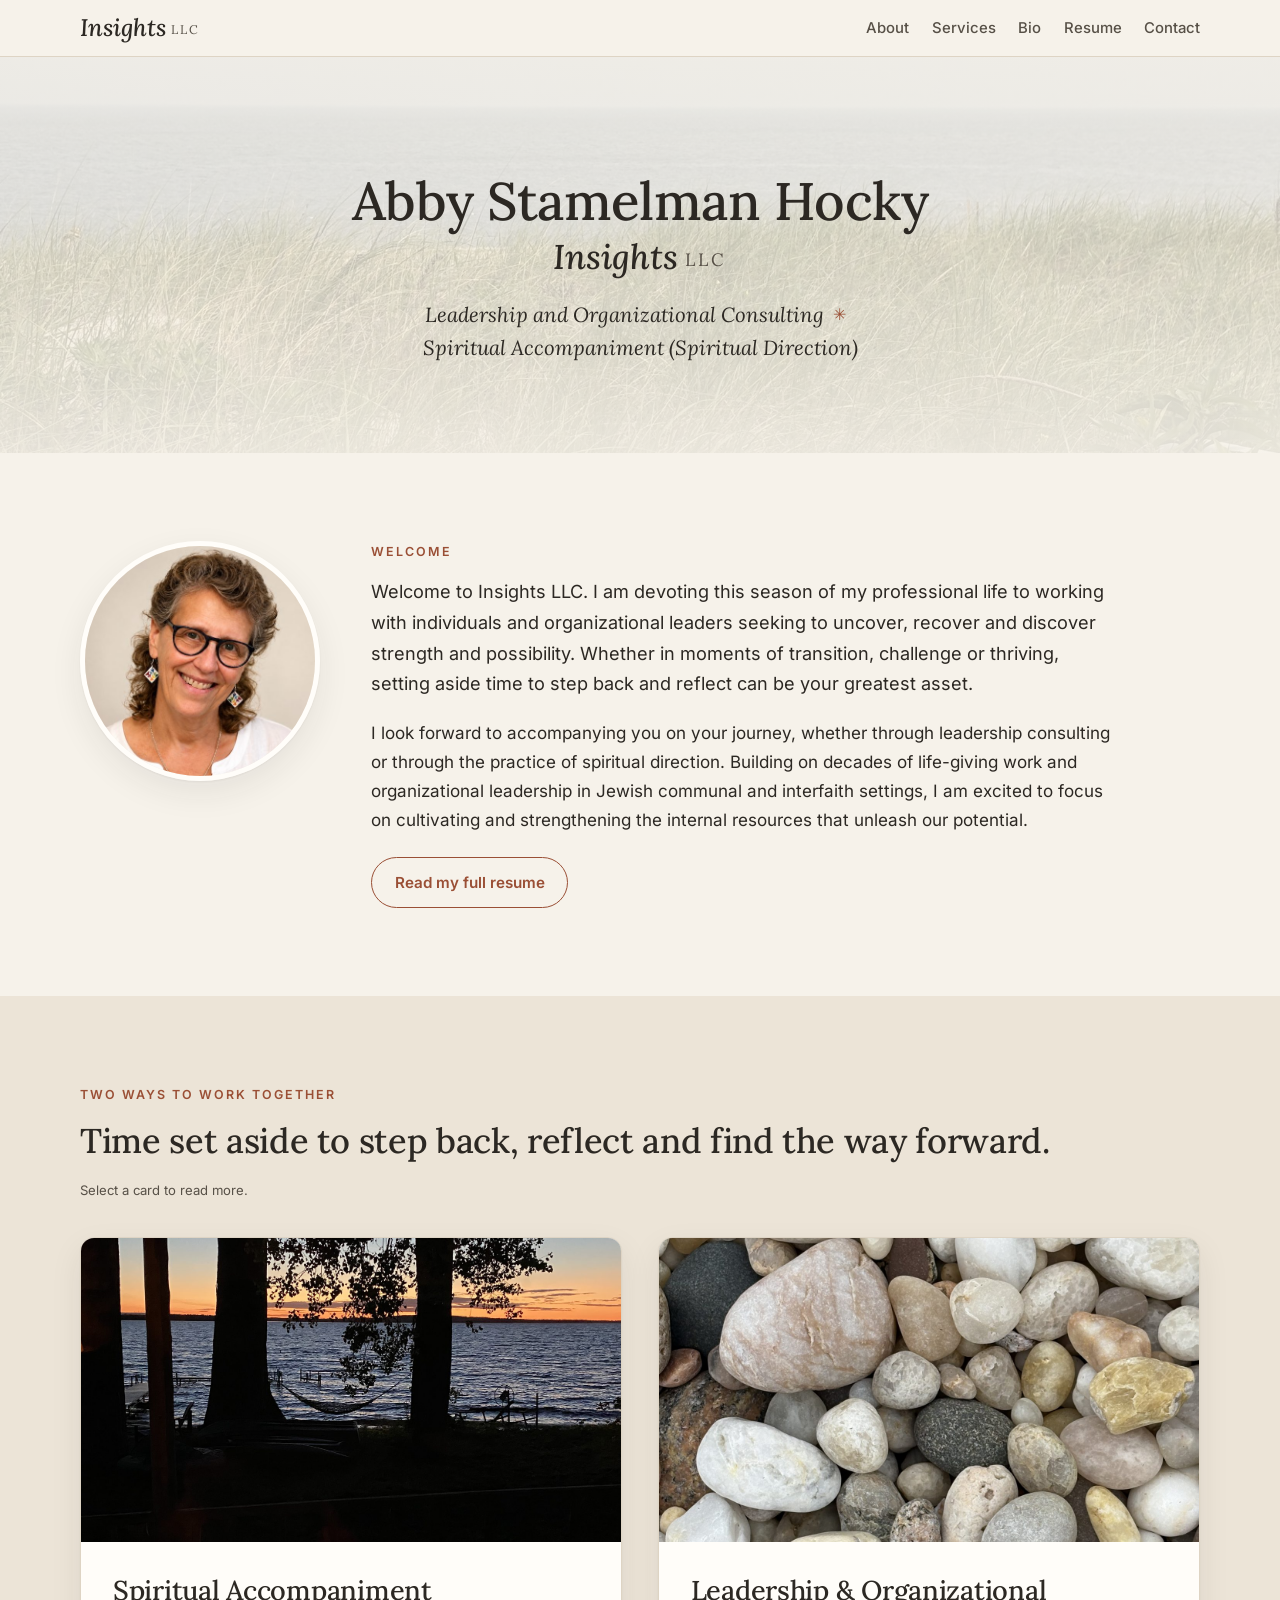
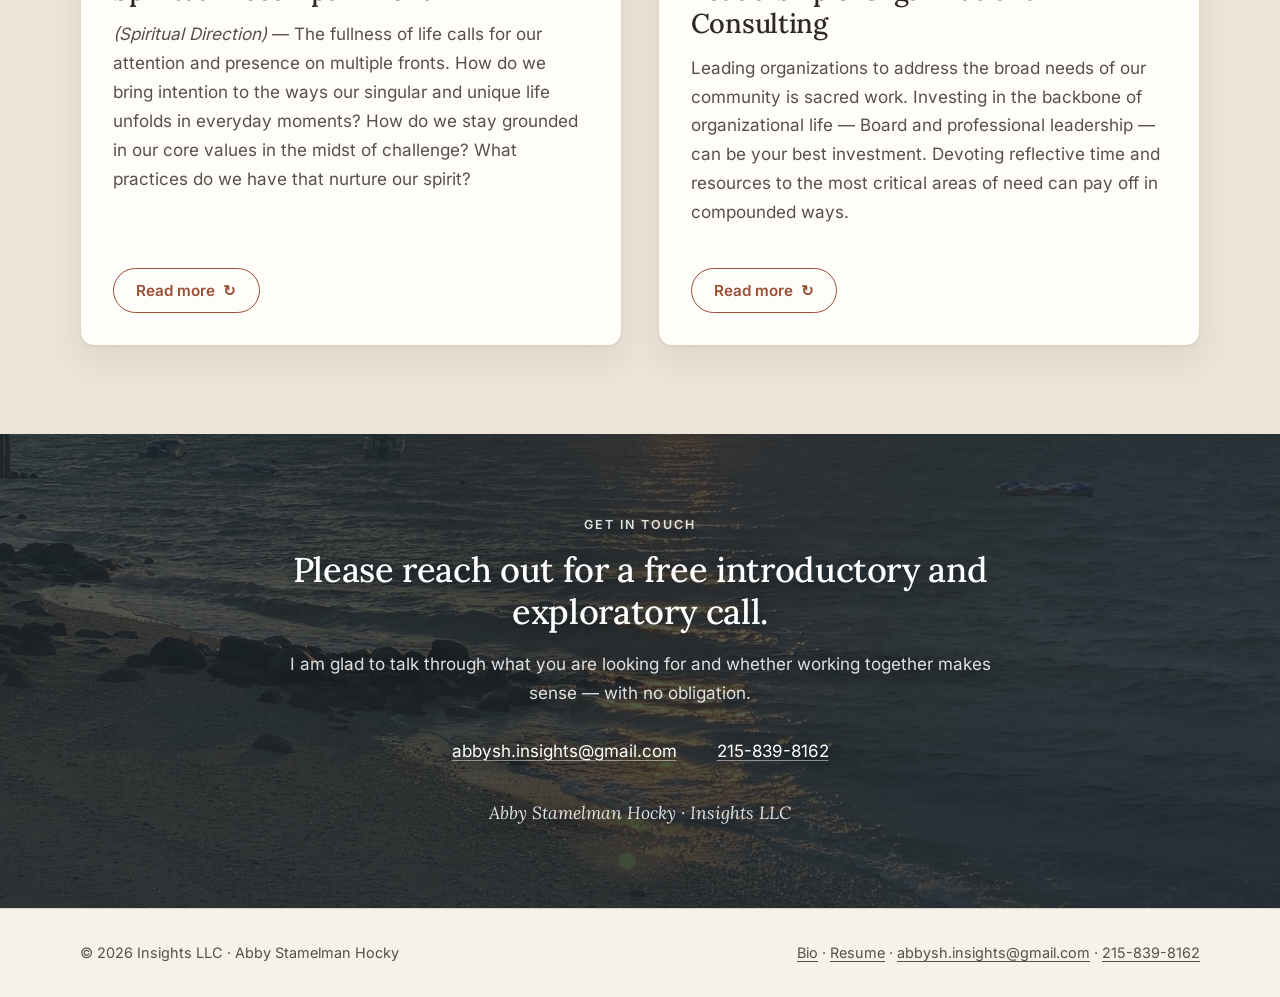
==== commit 82b325e5: "Add bio page, sharing preview card, and PDF export Bio page: bio.html, with the headshot and a "Bio"" ====
--- a/index.html
+++ b/index.html
@@ -8,15 +8,25 @@
 <head>
 <meta charset="utf-8">
 <meta name="viewport" content="width=device-width, initial-scale=1">
-<title>Insights LLC — Abby Stamelman Hocky, MSW</title>
-<meta name="description" content="Insights LLC — Abby Stamelman Hocky, MSW. Leadership and organizational consulting, and spiritual accompaniment (spiritual direction) for individuals, groups and organizational leaders.">
+<title>Insights LLC — Abby Stamelman Hocky</title>
+<meta name="description" content="Insights LLC — Abby Stamelman Hocky. Leadership and organizational consulting, and spiritual accompaniment (spiritual direction) for individuals, groups and organizational leaders.">
 <meta name="theme-color" content="#f6f2ea">
 
-<!-- Social sharing preview -->
+<!-- The card shown when the address is texted, posted or pasted. The web
+     addresses here must be absolute — a messaging app is reading this page
+     from somewhere else entirely, so "images/…" would mean nothing to it.
+     build.py works them out from site_url in content.md. -->
 <meta property="og:type" content="website">
-<meta property="og:title" content="Insights LLC — Abby Stamelman Hocky, MSW">
-<meta property="og:description" content="Insights LLC — Abby Stamelman Hocky, MSW. Leadership and organizational consulting, and spiritual accompaniment (spiritual direction) for individuals, groups and organizational leaders.">
-<meta property="og:image" content="images/ocean.jpg">
+<meta property="og:site_name" content="Insights LLC">
+<meta property="og:url" content="https://insights-llc.github.io/">
+<meta property="og:title" content="Insights LLC — Abby Stamelman Hocky">
+<meta property="og:description" content="Leadership and organizational consulting, and spiritual accompaniment, for individuals, groups and organizational leaders.">
+<meta property="og:image" content="https://insights-llc.github.io/images/social-card.jpg">
+<meta property="og:image:width" content="1200">
+<meta property="og:image:height" content="630">
+<meta property="og:image:alt" content="Dune grass above a calm sea, above the words Insights LLC — Abby Stamelman Hocky">
+<meta name="twitter:card" content="summary_large_image">
+<link rel="canonical" href="https://insights-llc.github.io/">
 
 <link rel="icon" href="favicon.svg" type="image/svg+xml">
 <link rel="preload" href="fonts/inter-latin-400-normal.woff2" as="font" type="font/woff2" crossorigin>
@@ -37,6 +47,7 @@
       <ul>
         <li><a href="#about">About</a></li>
         <li><a href="#services">Services</a></li>
+        <li><a href="bio.html">Bio</a></li>
         <li><a href="resume.html">Resume</a></li>
         <li><a href="#contact">Contact</a></li>
       </ul>
@@ -53,7 +64,10 @@
     </div>
     <div class="wrap hero__inner">
       <h1>Abby Stamelman Hocky</h1>
-      <p class="hero__credential">MSW · Insights LLC</p>
+      <!-- The business name in the wordmark's own lettering, matching the
+           header. It is fixed here rather than in content.md for the same
+           reason the header wordmark is: it is a logo, not a line of text. -->
+      <p class="wordmark name-mark hero__credential"><em>Insights</em><span>LLC</span></p>
       <p class="hero__services">
         <span class="line">Leadership and Organizational Consulting</span><span class="dot" aria-hidden="true">✳</span><span class="line">Spiritual Accompaniment (Spiritual Direction)</span>
       </p>
@@ -218,8 +232,8 @@
 <!-- ===================== FOOTER ===================== -->
 <footer class="site-footer">
   <div class="wrap">
-    <p>&copy; <span id="year">2026</span> Insights LLC · Abby Stamelman Hocky, MSW</p>
-    <p><a href="resume.html">Resume</a> · <a href="mailto:abbysh.insights@gmail.com">abbysh.insights@gmail.com</a> · <a href="tel:+12158398162">215-839-8162</a></p>
+    <p>&copy; <span id="year">2026</span> Insights LLC · Abby Stamelman Hocky</p>
+    <p><a href="bio.html">Bio</a> · <a href="resume.html">Resume</a> · <a href="mailto:abbysh.insights@gmail.com">abbysh.insights@gmail.com</a> · <a href="tel:+12158398162">215-839-8162</a></p>
   </div>
 </footer>
 
--- a/css/styles.css
+++ b/css/styles.css
@@ -110,6 +110,11 @@
   margin-left: .38em;
   vertical-align: .18em;
 }
+/* The same lettering as the header wordmark, set beneath a person's name:
+   one step down the type scale from the h1 above it. Everything else —
+   the italic serif, the spaced capitals — is inherited from .wordmark, so
+   the two always match. */
+.name-mark { font-size: clamp(1.6rem, 3.4vw, 2.15rem); }
 
 .site-header {
   position: sticky; top: 0; z-index: 50;
@@ -150,11 +155,8 @@
 }
 .hero h1 { margin-bottom: .35rem; }
 .hero h1 em { font-style: italic; }
-.hero__credential {
-  font-family: var(--sans); font-size: .95rem; font-weight: 500;
-  letter-spacing: .04em; word-spacing: .25em;
-  color: var(--ink-soft); margin: 0 0 1.6rem;
-}
+/* Lettering comes from .wordmark and .name-mark; only the spacing is set here. */
+.hero__credential { margin: 0 0 1.6rem; }
 .hero__services {
   font-family: var(--serif); font-size: clamp(1.02rem, 2.1vw, 1.28rem);
   font-style: italic; color: var(--ink);
@@ -321,11 +323,18 @@
 }
 .page-head__inner { position: relative; padding: clamp(2.6rem, 6vw, 4.2rem) 0; }
 .page-head h1 { margin-bottom: .3rem; }
+/* Lettering comes from .wordmark and .name-mark; only the spacing is set here. */
+.page-head__mark { margin: 0; }
 .page-head__contact {
   display: flex; flex-wrap: wrap; gap: .3rem 1.6rem;
   list-style: none; margin: 1rem 0 0; padding: 0;
   font-size: .96rem; color: var(--ink-soft);
 }
+
+.bio { padding: clamp(2.5rem, 6vw, 4rem) 0 0; }
+.bio .prose p { font-size: 1.06rem; }
+.bio .prose p:first-child { font-size: 1.13rem; }
+.bio .back-link { padding-top: clamp(1.8rem, 4vw, 2.6rem); }
 
 .resume { padding: clamp(2.5rem, 6vw, 4rem) 0 1rem; }
 .resume__summary {
@@ -358,7 +367,11 @@
 .plain-list li { margin-bottom: 1.1rem; }
 .plain-list li:last-child { margin-bottom: 0; }
 .plain-list .entry__meta { margin-bottom: 0; }
-.back-link { padding: 0 0 clamp(2.5rem, 6vw, 4rem); }
+/* The row of buttons at the foot of the bio and resume pages. */
+.back-link {
+  display: flex; flex-wrap: wrap; gap: .8rem;
+  padding: 0 0 clamp(2.5rem, 6vw, 4rem);
+}
 
 /* --- 11. Responsive ------------------------------------------------------ */
 @media (max-width: 860px) {
@@ -399,14 +412,37 @@
 .no-js .card__face--front { border-radius: var(--radius) var(--radius) 0 0; }
 .no-js .card__actions, .no-js .flip-hint { display: none; }
 
-/* --- 13. Print (resume) -------------------------------------------------- */
+/* --- 13. Print, and "Save as PDF" ---------------------------------------- */
+/* Both the bio and the resume are meant to come out of Print — or Save as PDF
+   — as a plain document: no navigation, no buttons, no background washes,
+   just the heading, the writing and (on the bio) the portrait. */
 @media print {
   .site-header, .site-footer, .back-link, .page-head__media, .btn { display: none !important; }
   body { background: #fff; font-size: 11pt; line-height: 1.45; }
   .resume__section { break-inside: avoid; padding: .6rem 0; }
   .page-head__inner, .resume { padding: 0 0 .6rem; }
   a { color: var(--ink); text-decoration: none; }
-}
+
+  /* The name and the wordmark become the letterhead of the PDF, closed off
+     by a hairline. The tinted band behind them is dropped: whether a browser
+     prints background colours at all depends on a setting in its own dialog,
+     and the page should look the same either way. */
+  .page-head { background: none; }
+  .page-head h1 { font-size: 22pt; }
+  .name-mark { font-size: 14pt; }
+  .page-head__contact { margin-top: .5rem; font-size: 10pt; }
+  .page-head__inner { border-bottom: 1px solid var(--line); padding-bottom: .8rem; }
+
+  /* Bio: the portrait stays beside the writing, a little smaller, and no
+     paragraph is allowed to break across two pages. */
+  .bio { padding: 1.6rem 0 .6rem; }
+  .bio .welcome__grid { grid-template-columns: 150px minmax(0, 1fr); gap: 1.6rem; }
+  .bio .portrait { border-width: 3px; box-shadow: none; }
+  .bio .prose p, .bio .prose p:first-child { font-size: 11pt; break-inside: avoid; }
+}
+
+/* The print button does nothing without JavaScript, so it is not offered. */
+.no-js [data-print] { display: none; }
 
 /* Front of a card is clickable when JavaScript is available. */
 .js .card__face--front { cursor: pointer; }
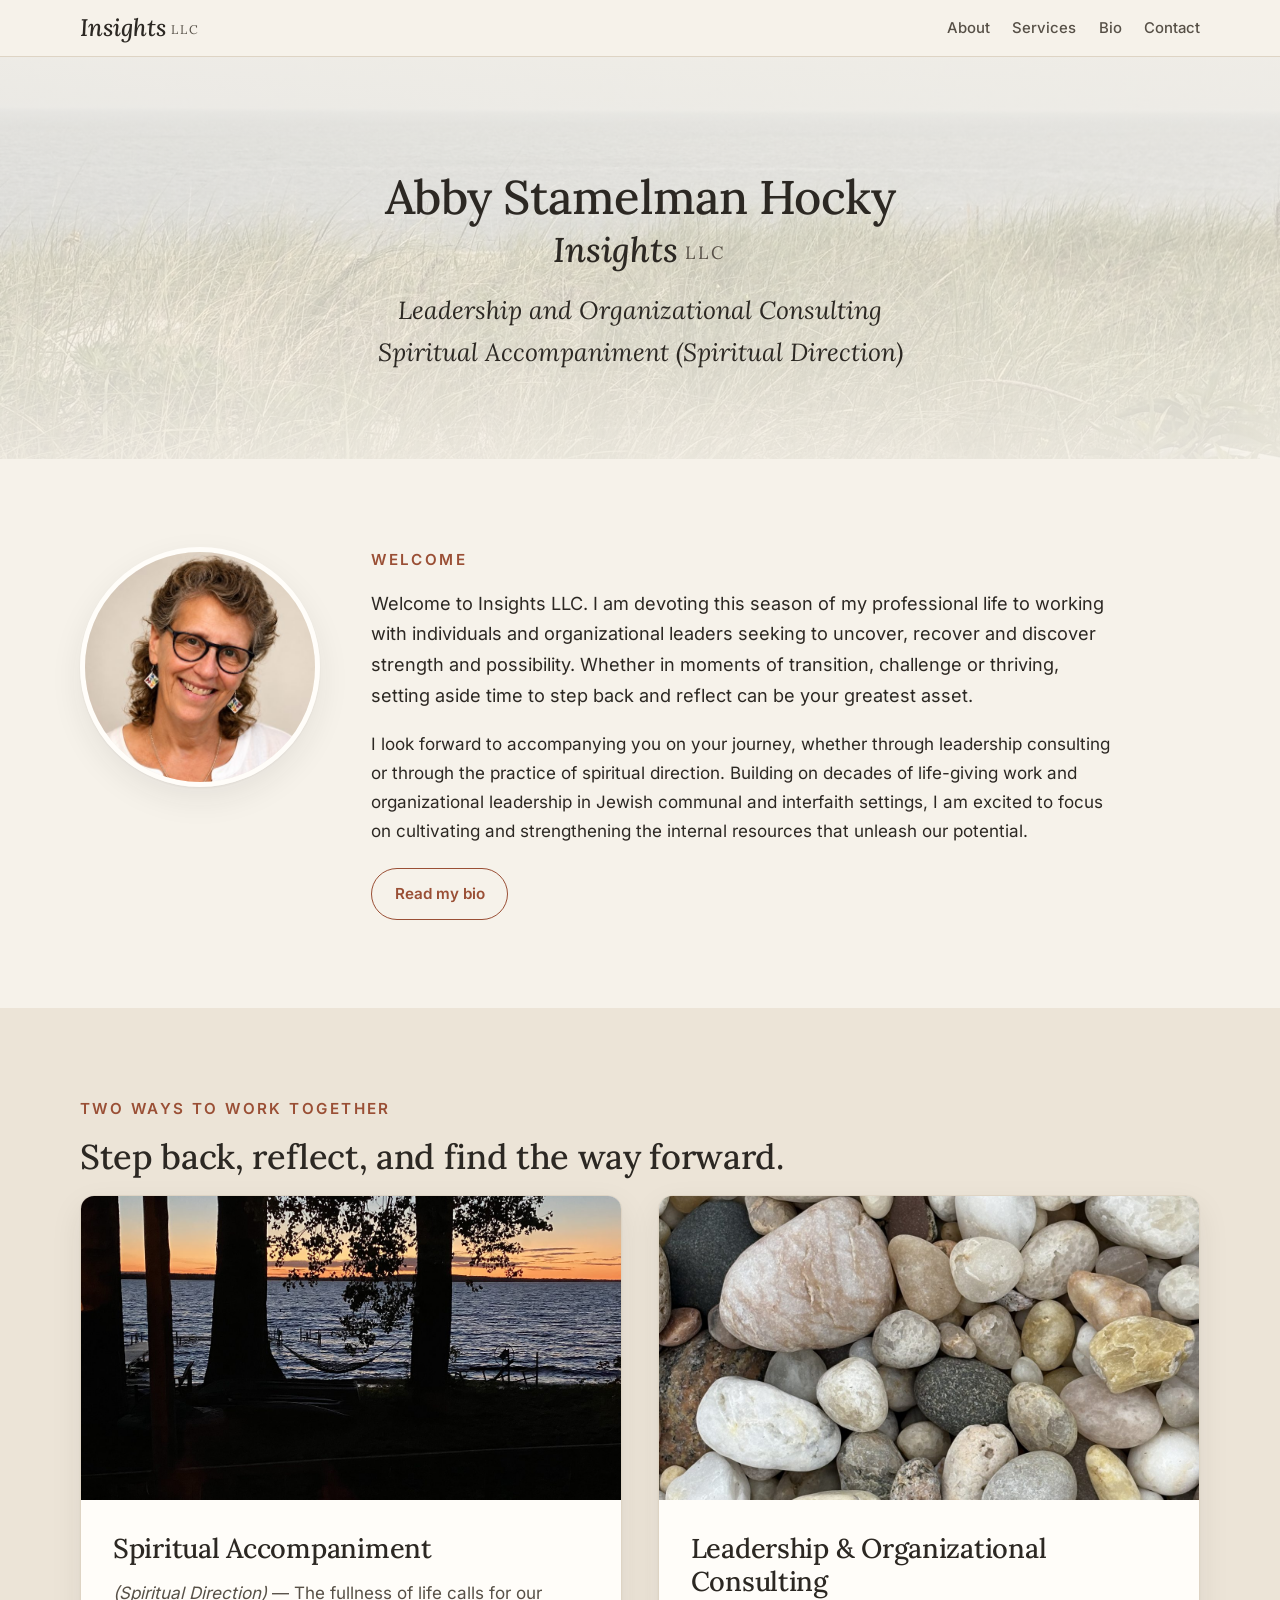
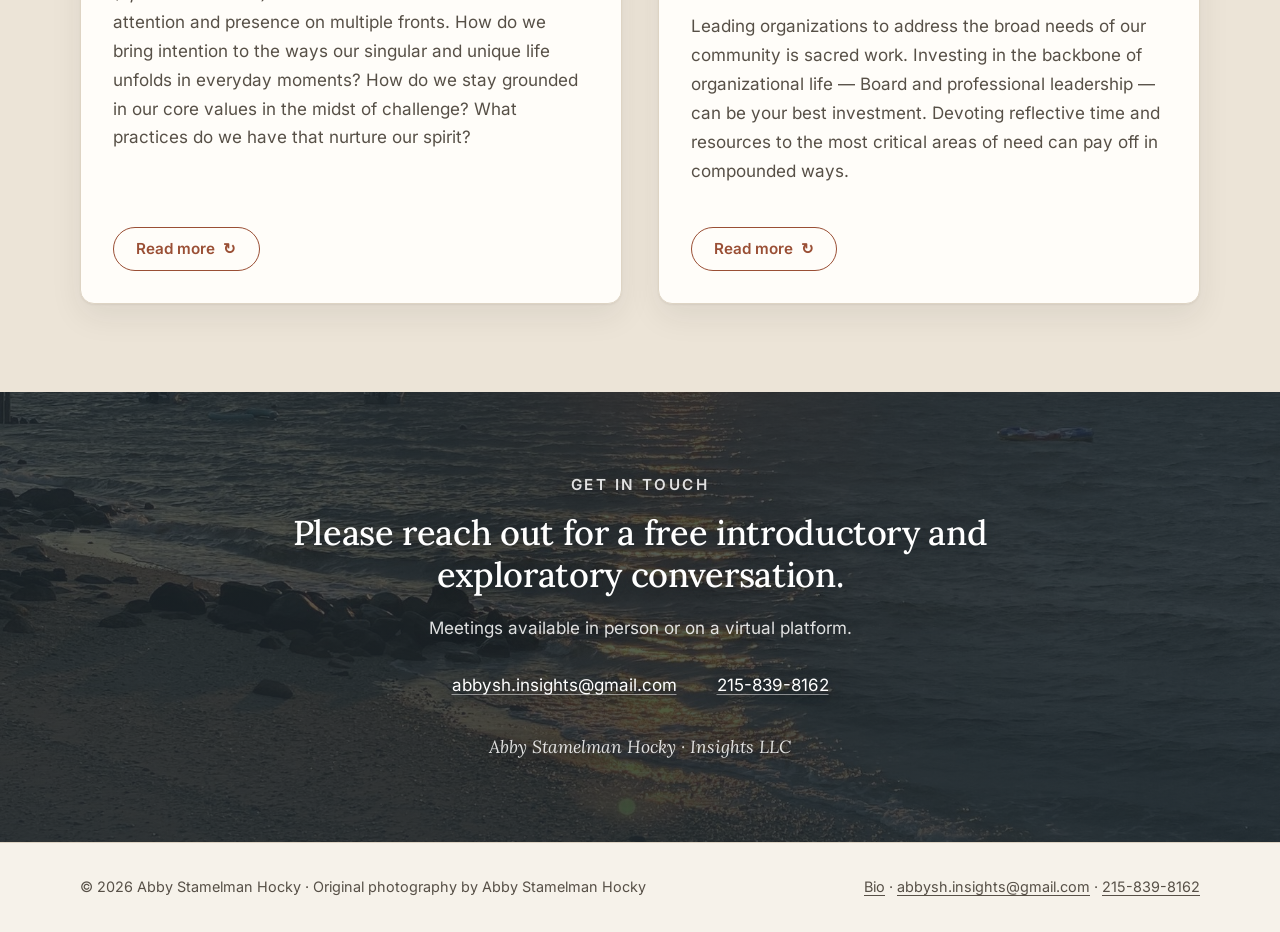
==== commit e954bcba: "Apply Abby's edits to the main page and resume Main page: the name is a step smaller and the two tag" ====
--- a/index.html
+++ b/index.html
@@ -48,7 +48,6 @@
         <li><a href="#about">About</a></li>
         <li><a href="#services">Services</a></li>
         <li><a href="bio.html">Bio</a></li>
-        <li><a href="resume.html">Resume</a></li>
         <li><a href="#contact">Contact</a></li>
       </ul>
     </nav>
@@ -69,7 +68,7 @@
            reason the header wordmark is: it is a logo, not a line of text. -->
       <p class="wordmark name-mark hero__credential"><em>Insights</em><span>LLC</span></p>
       <p class="hero__services">
-        <span class="line">Leadership and Organizational Consulting</span><span class="dot" aria-hidden="true">✳</span><span class="line">Spiritual Accompaniment (Spiritual Direction)</span>
+        <span class="line">Leadership and Organizational Consulting</span><span class="line">Spiritual Accompaniment (Spiritual Direction)</span>
       </p>
     </div>
   </section>
@@ -87,7 +86,7 @@
           <p>I look forward to accompanying you on your journey, whether through leadership consulting or through the practice of spiritual direction. Building on decades of life-giving work and organizational leadership in Jewish communal and interfaith settings, I am excited to focus on cultivating and strengthening the internal resources that unleash our potential.</p>
         </div>
         <p class="resume-link">
-          <a class="btn btn--ghost" href="resume.html">Read my full resume</a>
+          <a class="btn btn--ghost" href="bio.html">Read my bio</a>
         </p>
       </div>
     </div>
@@ -97,8 +96,7 @@
   <section class="section section--band" id="services">
     <div class="wrap">
       <p class="eyebrow">Two ways to work together</p>
-      <h2 class="narrow">Time set aside to step back, reflect and find the way forward.</h2>
-      <p class="narrow flip-hint">Select a card to read more.</p>
+      <h2 class="narrow">Step back, reflect, and find the way forward.</h2>
 
       <div class="cards">
 
@@ -138,10 +136,10 @@
                 <li><strong>Interested in participating in a small group</strong> for spiritual reflection. The monthly or semi-monthly schedule and location will be formed around interested participants.</li>
                 </ul>
                 <blockquote>
-                <p>Fees for hour-long <em>individual sessions</em> or ninety-minute <em>group sessions</em> are offered on a sliding scale. Please reach out for a free introductory and exploratory call.</p>
+                <h4>Fees</h4>
+                <p>Fees for hour-long <em>individual sessions</em> or ninety-minute <em>group sessions</em> are offered on a sliding scale. Please reach out for a free introductory and exploratory conversation.</p>
                 </blockquote>
-                <hr />
-                <p>I am humbled to be part of this field, one that has roots in ancient and contemporary religious traditions. <a href="https://www.jewishspirituality.org/kol-dodi-spiritual-director-listings">Read more about the practice of spiritual direction and the IJS training program</a>.</p>
+                <p><a href="https://www.jewishspirituality.org/kol-dodi-spiritual-director-listings">Read more about the practice of spiritual direction and the IJS training program</a>.</p>
                 </div>
                 <div class="card__actions">
                   <button class="btn btn--ghost" type="button" data-flip>
@@ -188,7 +186,8 @@
                 <li><strong>Engaging community members in vibrant religious and spiritual life.</strong> There could not be a better time for spiritual communities to experiment with new ways to meet the increased desire for community, connection and belonging.</li>
                 </ul>
                 <blockquote>
-                <p>An hourly or project-based fee will be determined once the scope of the consultation is defined. Please reach out for a free introductory and exploratory call.</p>
+                <h4>Fees</h4>
+                <p>An hourly or project-based fee will be determined once the scope of the consultation is defined. Please reach out for a free introductory and exploratory conversation.</p>
                 </blockquote>
                 </div>
                 <div class="card__actions">
@@ -214,9 +213,9 @@
     <div class="wrap contact__inner">
       <div class="narrow">
         <p class="eyebrow eyebrow--light">Get in touch</p>
-        <h2>Please reach out for a free introductory and exploratory call.</h2>
+        <h2>Please reach out for a free introductory and exploratory conversation.</h2>
         <div class="prose">
-          <p>I am glad to talk through what you are looking for and whether working together makes sense — with no obligation.</p>
+          <p>Meetings available in person or on a virtual platform.</p>
         </div>
         <ul class="contact__details">
           <li><a href="mailto:abbysh.insights@gmail.com">abbysh.insights@gmail.com</a></li>
@@ -232,8 +231,8 @@
 <!-- ===================== FOOTER ===================== -->
 <footer class="site-footer">
   <div class="wrap">
-    <p>&copy; <span id="year">2026</span> Insights LLC · Abby Stamelman Hocky</p>
-    <p><a href="bio.html">Bio</a> · <a href="resume.html">Resume</a> · <a href="mailto:abbysh.insights@gmail.com">abbysh.insights@gmail.com</a> · <a href="tel:+12158398162">215-839-8162</a></p>
+    <p>&copy; <span id="year">2026</span> Abby Stamelman Hocky · Original photography by Abby Stamelman Hocky</p>
+    <p><a href="bio.html">Bio</a> · <a href="mailto:abbysh.insights@gmail.com">abbysh.insights@gmail.com</a> · <a href="tel:+12158398162">215-839-8162</a></p>
   </div>
 </footer>
 
--- a/css/styles.css
+++ b/css/styles.css
@@ -83,7 +83,7 @@
 
 .eyebrow {
   font-family: var(--sans);
-  font-size: .78rem;
+  font-size: .95rem;
   font-weight: 600;
   letter-spacing: .16em;
   text-transform: uppercase;
@@ -153,22 +153,19 @@
   padding: clamp(3.5rem, 9vw, 7rem) 0 clamp(3rem, 7vw, 5.5rem);
   text-align: center;
 }
-.hero h1 { margin-bottom: .35rem; }
+/* A little smaller than a page heading, so the wordmark below it sits close. */
+.hero h1 { font-size: clamp(1.95rem, 4.7vw, 2.95rem); margin-bottom: .35rem; }
 .hero h1 em { font-style: italic; }
 /* Lettering comes from .wordmark and .name-mark; only the spacing is set here. */
 .hero__credential { margin: 0 0 1.6rem; }
 .hero__services {
-  font-family: var(--serif); font-size: clamp(1.02rem, 2.1vw, 1.28rem);
+  font-family: var(--serif); font-size: clamp(1.15rem, 2.6vw, 1.55rem);
   font-style: italic; color: var(--ink);
-  margin: 0 auto; max-width: 44ch; line-height: 1.6;
-}
-.hero__services .dot {
-  color: var(--clay); font-style: normal;
-  margin: 0 .55em; font-size: .8em; vertical-align: .1em;
-}
-/* Each service name stays whole; it moves to its own line rather than
-   breaking mid-phrase, but still wraps internally on a narrow screen. */
-.hero__services .line { display: inline-block; }
+  margin: 0 auto; max-width: 44ch; line-height: 1.5;
+}
+/* The two kinds of work read as a pair of headings, one to a line. */
+.hero__services .line { display: block; }
+.hero__services .line + .line { margin-top: .3rem; }
 
 /* --- 5. Buttons ---------------------------------------------------------- */
 .btn {
@@ -269,9 +266,13 @@
   margin: 1.4rem 0;
   font-size: .98rem;
 }
-.card .prose hr { display: none; }
-.card .prose hr ~ p { font-size: .9rem; color: var(--ink-soft); margin-top: 1.4rem; }
-.flip-hint { font-size: .82rem; color: var(--ink-soft); margin-bottom: 2.2rem; }
+/* A "#### Fees" line inside the note becomes its heading, lettered like the
+   FEES / WELCOME labels elsewhere on the page. */
+.card .prose blockquote h4 {
+  font-family: var(--sans); font-size: .95rem; font-weight: 600;
+  letter-spacing: .16em; text-transform: uppercase; color: var(--clay);
+  margin: 0 0 .45rem;
+}
 
 /* --- 8. Contact band ----------------------------------------------------- */
 .contact { position: relative; color: #fff; background: var(--slate); overflow: hidden; }
@@ -410,7 +411,7 @@
 }
 .no-js .card__face--back { margin-top: -1px; border-top: 0; border-radius: 0 0 var(--radius) var(--radius); }
 .no-js .card__face--front { border-radius: var(--radius) var(--radius) 0 0; }
-.no-js .card__actions, .no-js .flip-hint { display: none; }
+.no-js .card__actions { display: none; }
 
 /* --- 13. Print, and "Save as PDF" ---------------------------------------- */
 /* Both the bio and the resume are meant to come out of Print — or Save as PDF
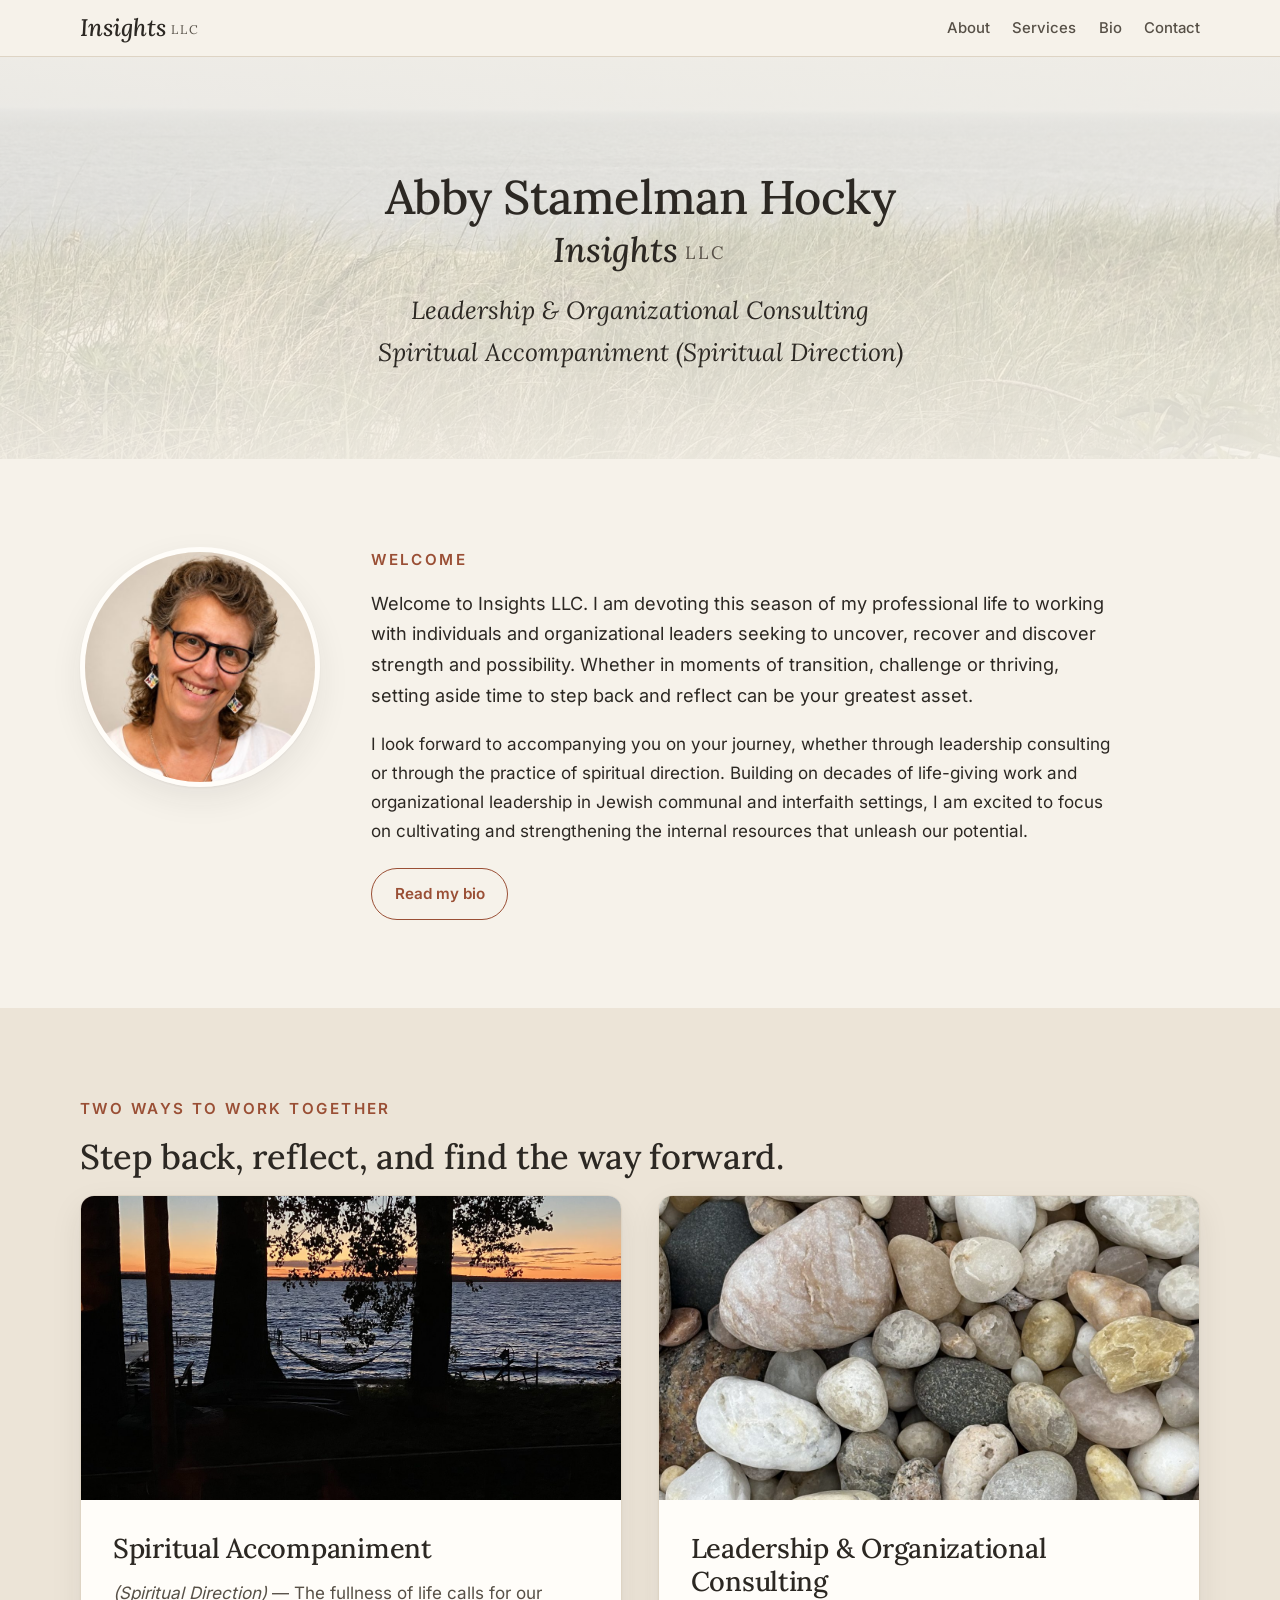
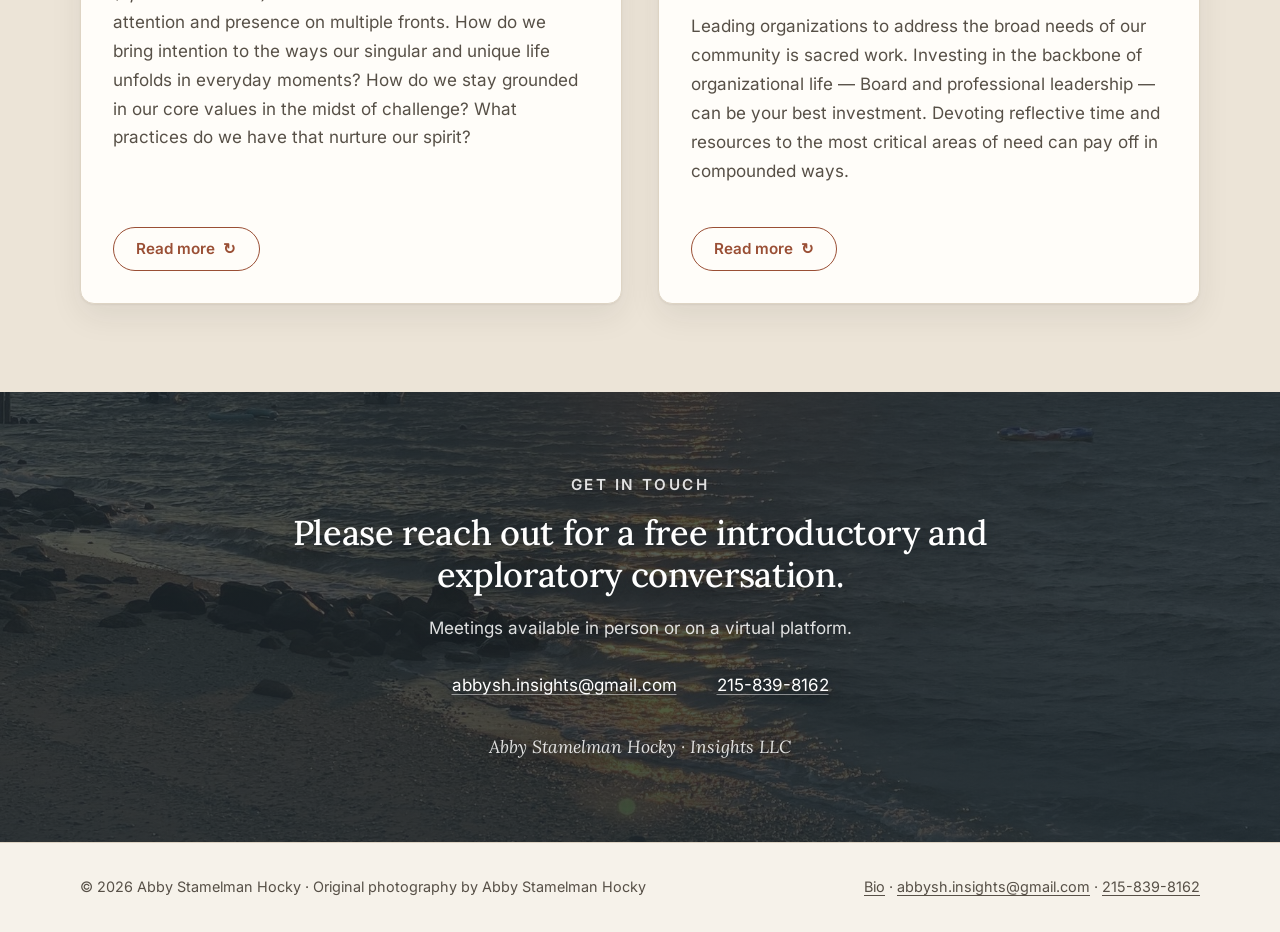
==== commit 89938d80: "Rebuild index.html from content.md [skip ci]" ====
--- a/index.html
+++ b/index.html
@@ -9,7 +9,7 @@
 <meta charset="utf-8">
 <meta name="viewport" content="width=device-width, initial-scale=1">
 <title>Insights LLC — Abby Stamelman Hocky</title>
-<meta name="description" content="Insights LLC — Abby Stamelman Hocky. Leadership and organizational consulting, and spiritual accompaniment (spiritual direction) for individuals, groups and organizational leaders.">
+<meta name="description" content="Insights LLC — Abby Stamelman Hocky. Leadership &amp; organizational consulting, and spiritual accompaniment (spiritual direction) for individuals, groups and organizational leaders.">
 <meta name="theme-color" content="#f6f2ea">
 
 <!-- The card shown when the address is texted, posted or pasted. The web
@@ -18,15 +18,15 @@
      build.py works them out from site_url in content.md. -->
 <meta property="og:type" content="website">
 <meta property="og:site_name" content="Insights LLC">
-<meta property="og:url" content="https://insights-llc.github.io/">
+<meta property="og:url" content="https://ash-insights.com/">
 <meta property="og:title" content="Insights LLC — Abby Stamelman Hocky">
-<meta property="og:description" content="Leadership and organizational consulting, and spiritual accompaniment, for individuals, groups and organizational leaders.">
-<meta property="og:image" content="https://insights-llc.github.io/images/social-card.jpg">
+<meta property="og:description" content="Leadership &amp; organizational consulting, and spiritual accompaniment, for individuals, groups and organizational leaders.">
+<meta property="og:image" content="https://ash-insights.com/images/social-card.jpg">
 <meta property="og:image:width" content="1200">
 <meta property="og:image:height" content="630">
 <meta property="og:image:alt" content="Dune grass above a calm sea, above the words Insights LLC — Abby Stamelman Hocky">
 <meta name="twitter:card" content="summary_large_image">
-<link rel="canonical" href="https://insights-llc.github.io/">
+<link rel="canonical" href="https://ash-insights.com/">
 
 <link rel="icon" href="favicon.svg" type="image/svg+xml">
 <link rel="preload" href="fonts/inter-latin-400-normal.woff2" as="font" type="font/woff2" crossorigin>
@@ -68,7 +68,7 @@
            reason the header wordmark is: it is a logo, not a line of text. -->
       <p class="wordmark name-mark hero__credential"><em>Insights</em><span>LLC</span></p>
       <p class="hero__services">
-        <span class="line">Leadership and Organizational Consulting</span><span class="line">Spiritual Accompaniment (Spiritual Direction)</span>
+        <span class="line">Leadership &amp; Organizational Consulting</span><span class="line">Spiritual Accompaniment (Spiritual Direction)</span>
       </p>
     </div>
   </section>
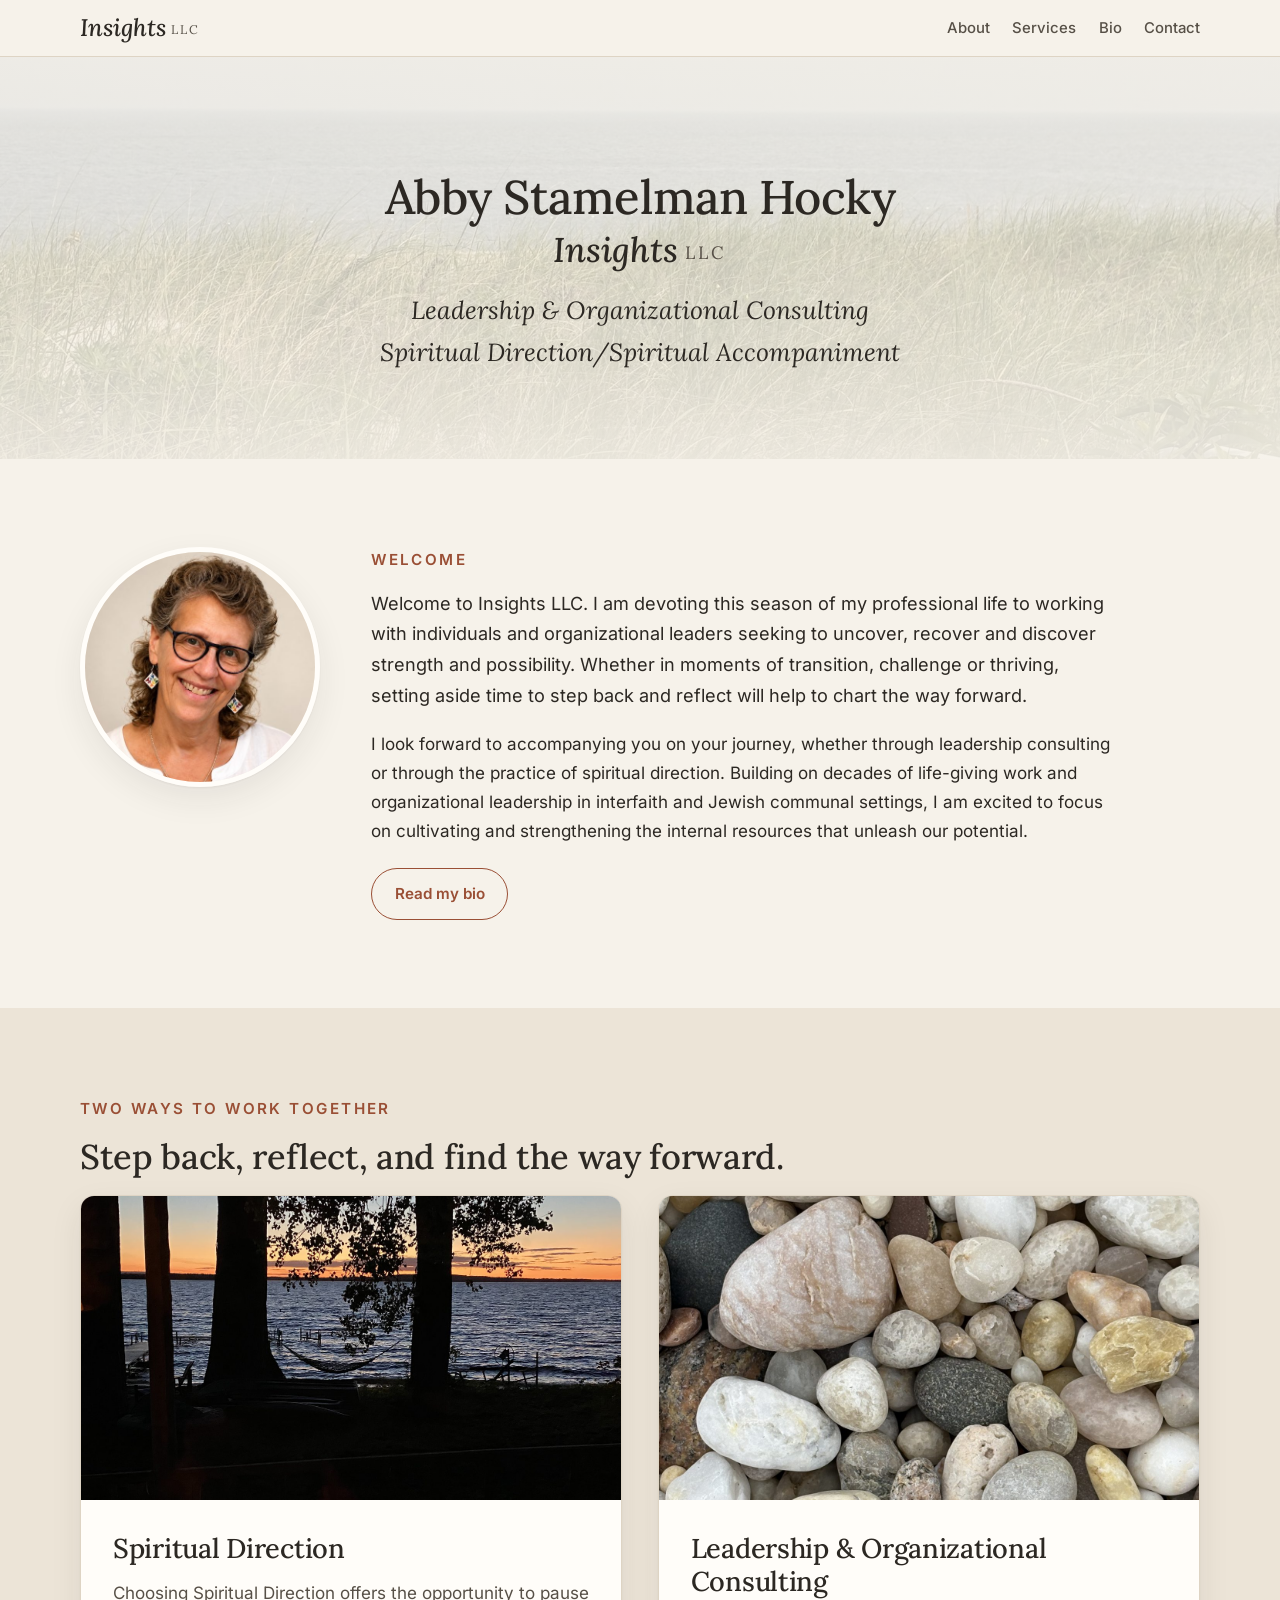
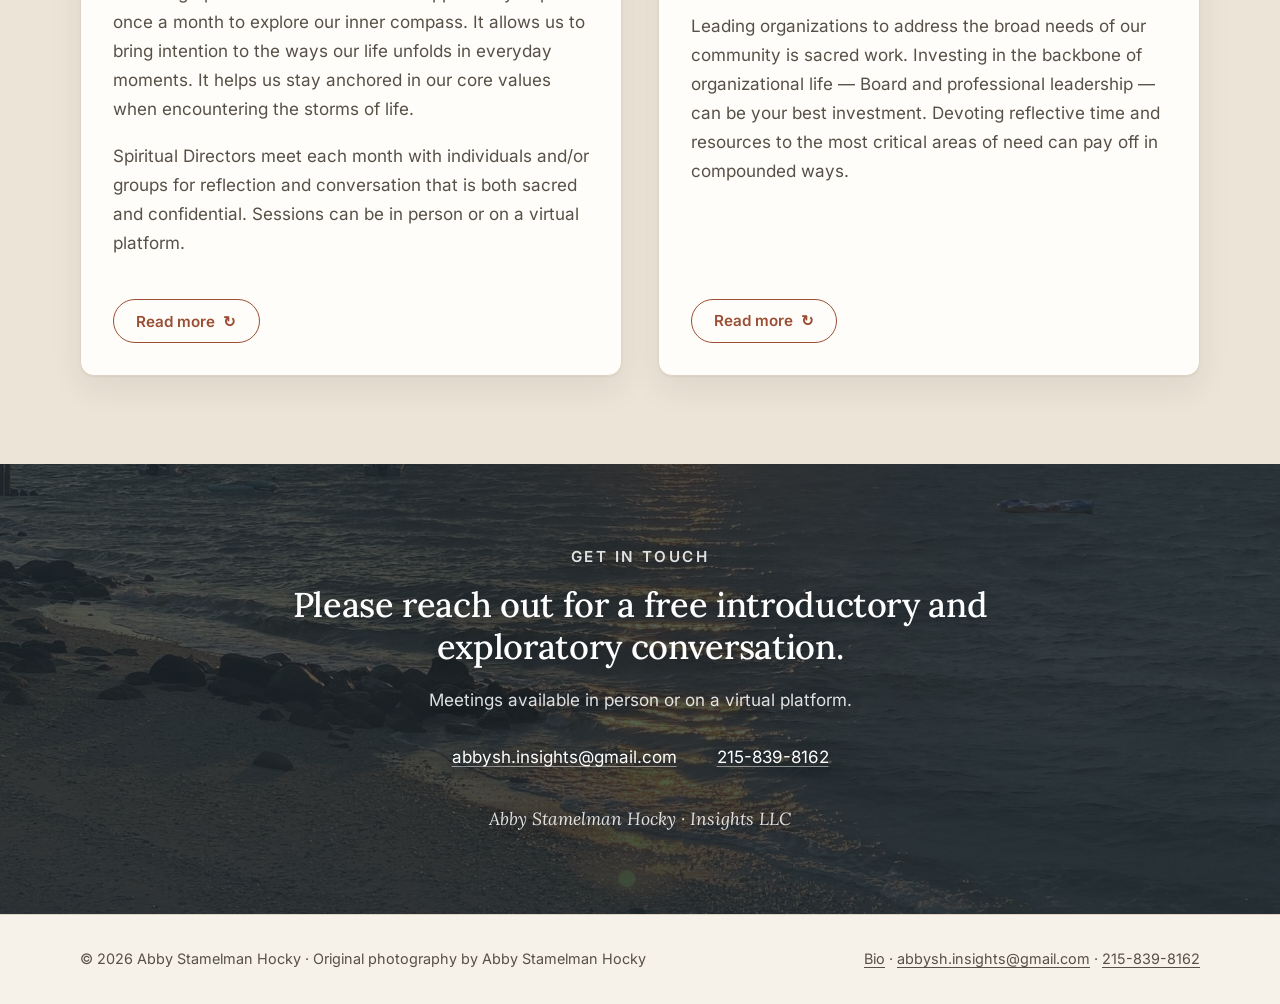
==== commit 348fe5e6: "Apply Abby's Spiritual Direction wording to the main page Abby now puts Spiritual Direction first an" ====
--- a/index.html
+++ b/index.html
@@ -68,7 +68,7 @@
            reason the header wordmark is: it is a logo, not a line of text. -->
       <p class="wordmark name-mark hero__credential"><em>Insights</em><span>LLC</span></p>
       <p class="hero__services">
-        <span class="line">Leadership &amp; Organizational Consulting</span><span class="line">Spiritual Accompaniment (Spiritual Direction)</span>
+        <span class="line">Leadership &amp; Organizational Consulting</span><span class="line">Spiritual Direction/Spiritual Accompaniment</span>
       </p>
     </div>
   </section>
@@ -82,8 +82,8 @@
       <div class="welcome__text">
         <p class="eyebrow">Welcome</p>
         <div class="prose">
-          <p>Welcome to Insights LLC. I am devoting this season of my professional life to working with individuals and organizational leaders seeking to uncover, recover and discover strength and possibility. Whether in moments of transition, challenge or thriving, setting aside time to step back and reflect can be your greatest asset.</p>
-          <p>I look forward to accompanying you on your journey, whether through leadership consulting or through the practice of spiritual direction. Building on decades of life-giving work and organizational leadership in Jewish communal and interfaith settings, I am excited to focus on cultivating and strengthening the internal resources that unleash our potential.</p>
+          <p>Welcome to Insights LLC. I am devoting this season of my professional life to working with individuals and organizational leaders seeking to uncover, recover and discover strength and possibility. Whether in moments of transition, challenge or thriving, setting aside time to step back and reflect will help to chart the way forward.</p>
+          <p>I look forward to accompanying you on your journey, whether through leadership consulting or through the practice of spiritual direction. Building on decades of life-giving work and organizational leadership in interfaith and Jewish communal settings, I am excited to focus on cultivating and strengthening the internal resources that unleash our potential.</p>
         </div>
         <p class="resume-link">
           <a class="btn btn--ghost" href="bio.html">Read my bio</a>
@@ -109,9 +109,10 @@
                 <img src="images/lake.jpg" alt="A hammock strung between trees above a lake at dusk" loading="lazy">
               </div>
               <div class="card__body">
-                <h2>Spiritual Accompaniment</h2>
-                <div class="prose">
-                <p><em>(Spiritual Direction)</em> — The fullness of life calls for our attention and presence on multiple fronts. How do we bring intention to the ways our singular and unique life unfolds in everyday moments? How do we stay grounded in our core values in the midst of challenge? What practices do we have that nurture our spirit?</p>
+                <h2>Spiritual Direction</h2>
+                <div class="prose">
+                <p>Choosing Spiritual Direction offers the opportunity to pause once a month to explore our inner compass. It allows us to bring intention to the ways our life unfolds in everyday moments. It helps us stay anchored in our core values when encountering the storms of life.</p>
+                <p>Spiritual Directors meet each month with individuals and/or groups for reflection and conversation that is both sacred and confidential. Sessions can be in person or on a virtual platform.</p>
                 </div>
                 <div class="card__actions">
                   <button class="btn btn--ghost" type="button" data-flip aria-expanded="false">
@@ -126,7 +127,6 @@
                 <h2>Spiritual Accompaniment</h2>
                 <div class="prose">
                 <p>Whatever your spiritual or religious expression, your journey has likely taken twists and turns, rich with questions, doubts, and experiences of awe, wonder and mystery. Inviting a practice of Spiritual Accompaniment offers the opportunity for soulful exploration that can awaken new awareness of the resources available in the spiritual dimension of your life.</p>
-                <p>Spiritual Directors meet about once a month with individuals and/or groups for reflection and conversation that is both sacred and confidential. Sessions can be in person or on a virtual platform.</p>
                 <h3>It is my privilege to work with people who are…</h3>
                 <ul>
                 <li><strong>In interfaith relationships,</strong> who find it valuable to explore what practices or traditions are important to hold onto and what is challenging to let go of;</li>
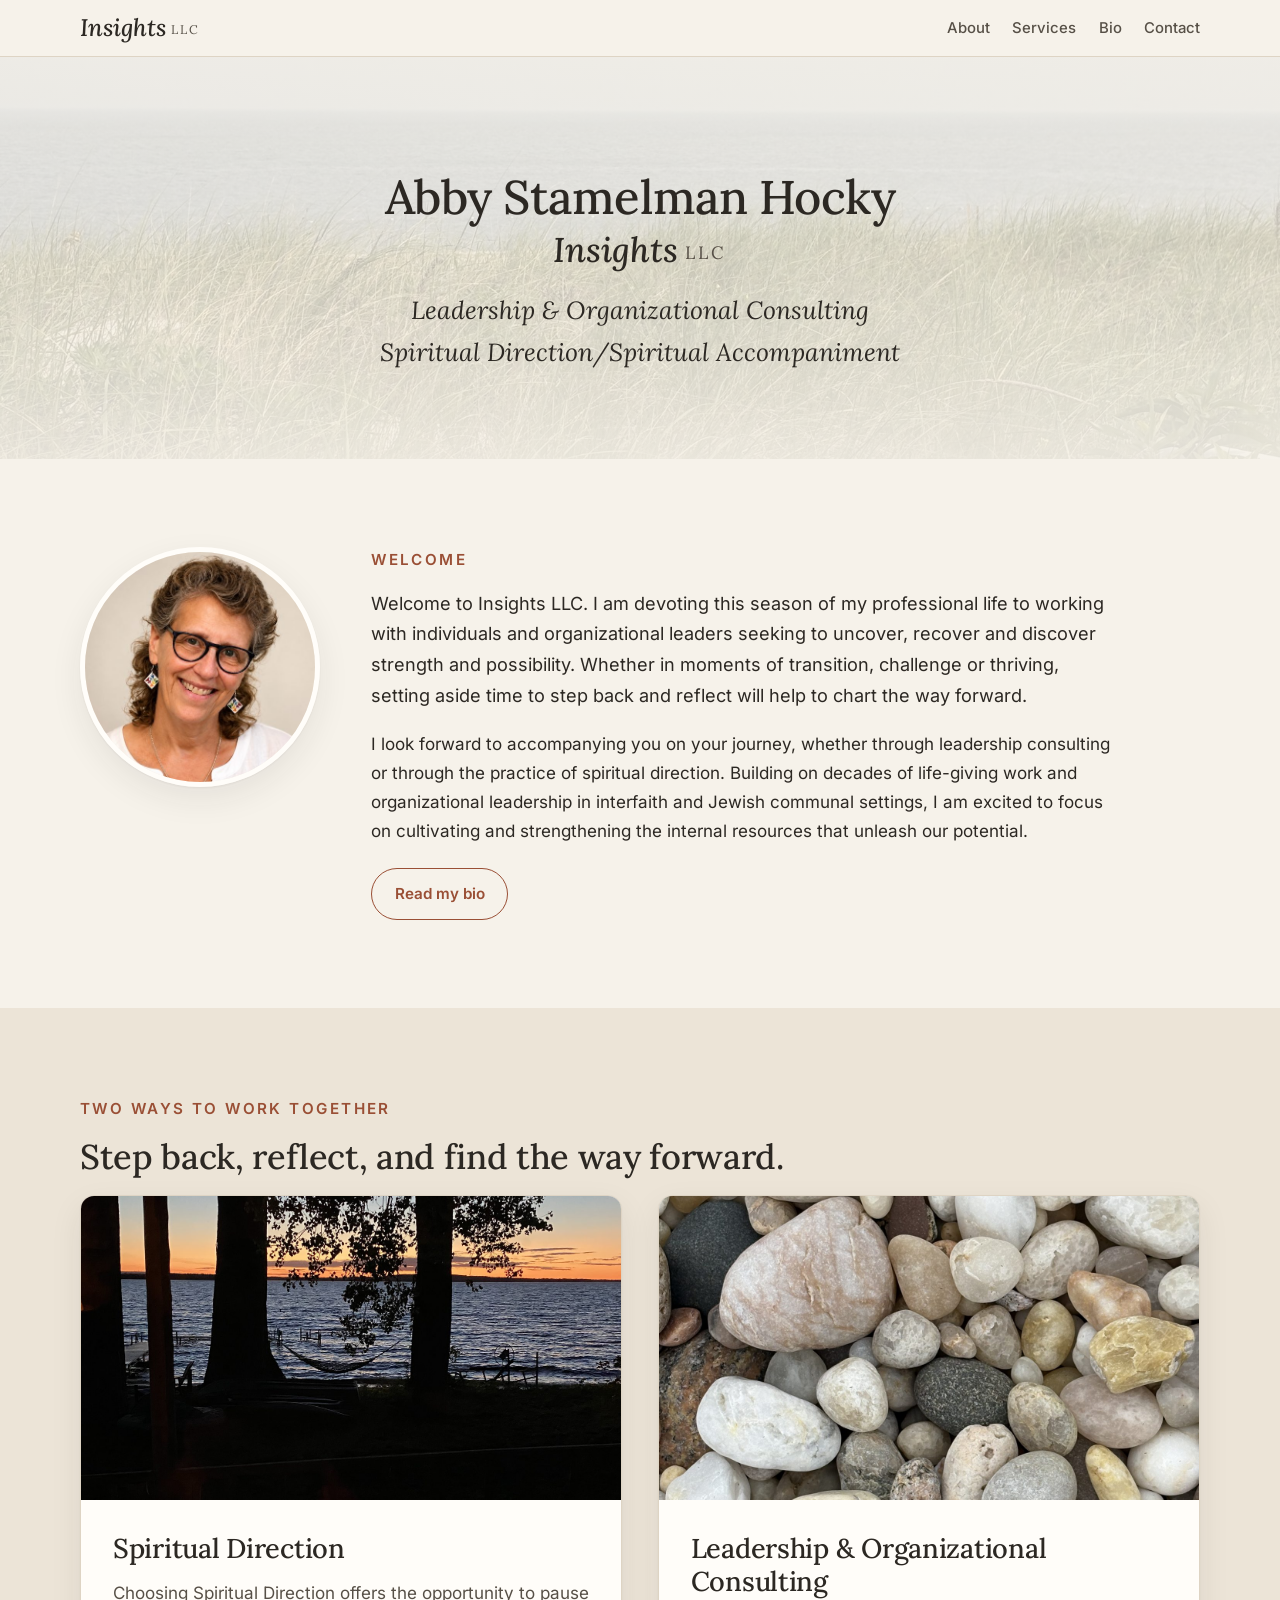
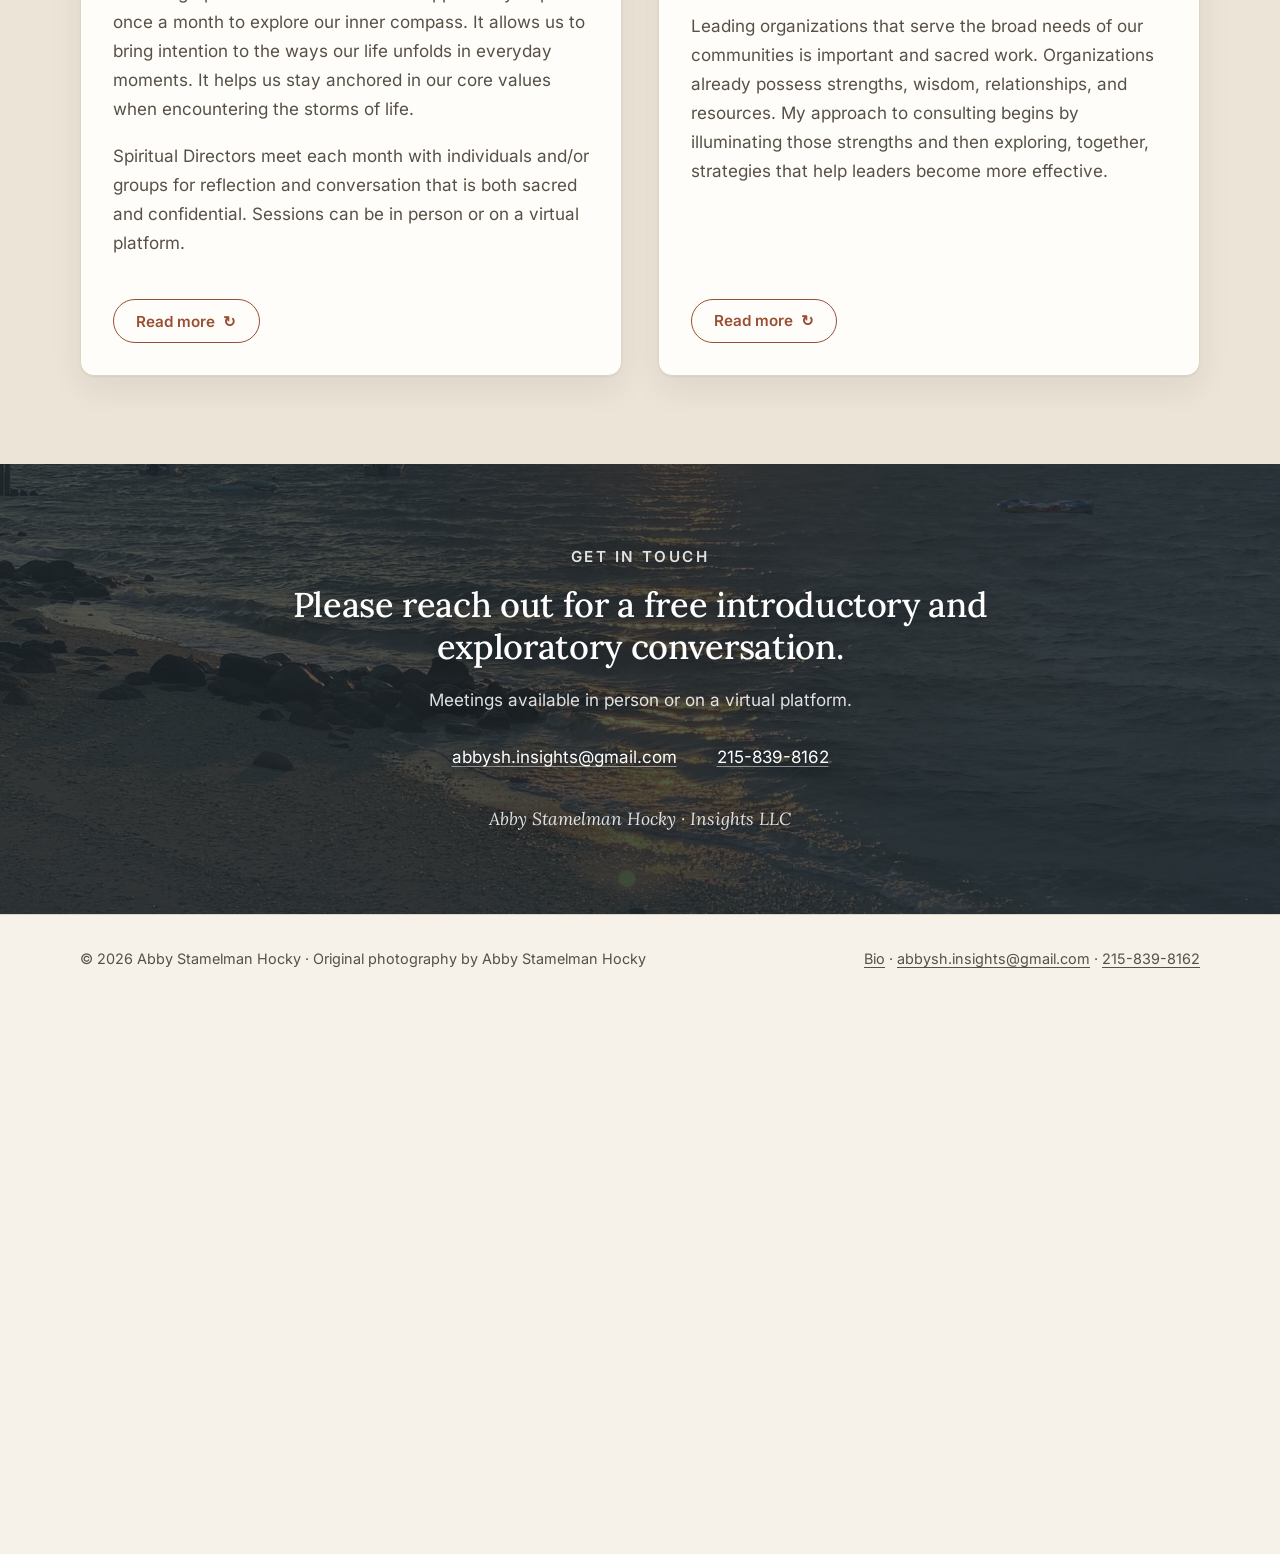
==== commit 3ba46670: "Replace Leadership & Organizational Consulting card text Abby supplied new wording for both sides of" ====
--- a/index.html
+++ b/index.html
@@ -163,7 +163,7 @@
               <div class="card__body">
                 <h2>Leadership &amp; Organizational Consulting</h2>
                 <div class="prose">
-                <p>Leading organizations to address the broad needs of our community is sacred work. Investing in the backbone of organizational life — Board and professional leadership — can be your best investment. Devoting reflective time and resources to the most critical areas of need can pay off in compounded ways.</p>
+                <p>Leading organizations that serve the broad needs of our communities is important and sacred work. Organizations already possess strengths, wisdom, relationships, and resources. My approach to consulting begins by illuminating those strengths and then exploring, together, strategies that help leaders become more effective.</p>
                 </div>
                 <div class="card__actions">
                   <button class="btn btn--ghost" type="button" data-flip aria-expanded="false">
@@ -177,13 +177,29 @@
               <div class="card__back-scroll">
                 <h2>Leadership &amp; Organizational Consulting</h2>
                 <div class="prose">
-                <h3>I would love to partner with you to explore strategies for…</h3>
+                <h3>I bring particular professional expertise to the following focus areas:</h3>
                 <ul>
-                <li><strong>Board and leadership development.</strong> Recruiting and fostering strong Board leadership is critical to organizational excellence and integrity. What skills and perspectives are needed to be in tune with your constituents and advance your organization&rsquo;s unique work? What are the characteristics of exceptional Board members who can maintain values-based decision making and mission alignment? Open and honest Board relationships and communication are critical components of organizational management and may need special attention.</li>
-                <li><strong>Building a first-rate professional team.</strong> Personnel is the greatest asset of an organization. Recruiting the right people and investing in your team will assure that you carry out your mission with integrity and vitality. At times consultation on sticky personnel issues is needed.</li>
-                <li><strong>Organizational partnership and collaboration.</strong> Cultivating strong partnerships with shared understanding and a clear division of responsibility can be challenging. Collaborative models can enhance collective impact and make good use of resources, and can require special leadership skills.</li>
-                <li><strong>Expanded revenue streams and expense reduction through resource-sharing.</strong> There is great benefit to assessing your resource development capacity and strategies with a goal of generating mission-aligned ideas for multiple revenue streams. Discovering creative ways to share overhead expenses, especially in hybrid work environments, can free up resources needed to advance your core mission.</li>
-                <li><strong>Engaging community members in vibrant religious and spiritual life.</strong> There could not be a better time for spiritual communities to experiment with new ways to meet the increased desire for community, connection and belonging.</li>
+                <li>
+                <p><strong>Board &amp; Leadership Development.</strong> Recruiting and fostering strong Board leadership is critical to organizational excellence and integrity. What skills and perspectives are needed to stay in tune with your constituents and advance your organization&rsquo;s unique work? What are the characteristics of exceptional Board members who can maintain values-based decision-making and strong mission alignment?</p>
+                <p>Open, honest Board–Staff relationships and communication are essential to effective governance. Navigating healthy conflict and creative tension is also important to strong organizations and sometimes calls for special attention.</p>
+                </li>
+                <li>
+                <p><strong>Building a First-Rate Professional Team.</strong> People are an organization&rsquo;s greatest asset. Recruiting the right personnel and investing in your team can help ensure that you carry out your mission with integrity and vitality. At times, consultation on challenging or sensitive personnel issues is needed.</p>
+                </li>
+                <li>
+                <p><strong>Planning for Succession.</strong> Leadership and founder transitions can be destabilizing. How do you plan and prepare thoughtfully for major professional and Board leadership transitions? How can you optimize the strength and stability offered by long-term leadership while creating a pathway for future growth?</p>
+                <p>Even strong leadership can give rise to natural tensions and challenges, including resistance to change. Thoughtful attention to these dynamics can help organizations navigate transition with greater clarity and confidence.</p>
+                </li>
+                <li>
+                <p><strong>Organizational Partnership &amp; Collaboration.</strong> Cultivating strong partnerships — with shared understanding and a clear division of responsibility — can be challenging. At the same time, collaborative models can enhance collective impact and make better use of resources. Periodically reviewing a partnership can clarify shared commitments and leadership responsibilities while strengthening ongoing communication and relationships.</p>
+                </li>
+                <li>
+                <p><strong>Expanding Revenue &amp; Sharing Resources.</strong> There is great benefit in periodically assessing your organization&rsquo;s resource development capacity and strategies. Is there an opportunity to generate new, mission-aligned ideas for expanding revenue streams?</p>
+                <p>Discovering creative ways to share overhead expenses, especially in hybrid work environments, can also free up resources to advance your core mission.</p>
+                </li>
+                <li>
+                <p><strong>Engaging Community in Vibrant Religious &amp; Spiritual Life.</strong> There could not be a better time for spiritual communities to experiment with new ways of cultivating community, connection, and belonging. How can religious leaders and congregations listen more deeply to the emerging needs of their members? How might they respond creatively to a growing desire for meaning, connection, and spiritual vitality?</p>
+                </li>
                 </ul>
                 <blockquote>
                 <h4>Fees</h4>
